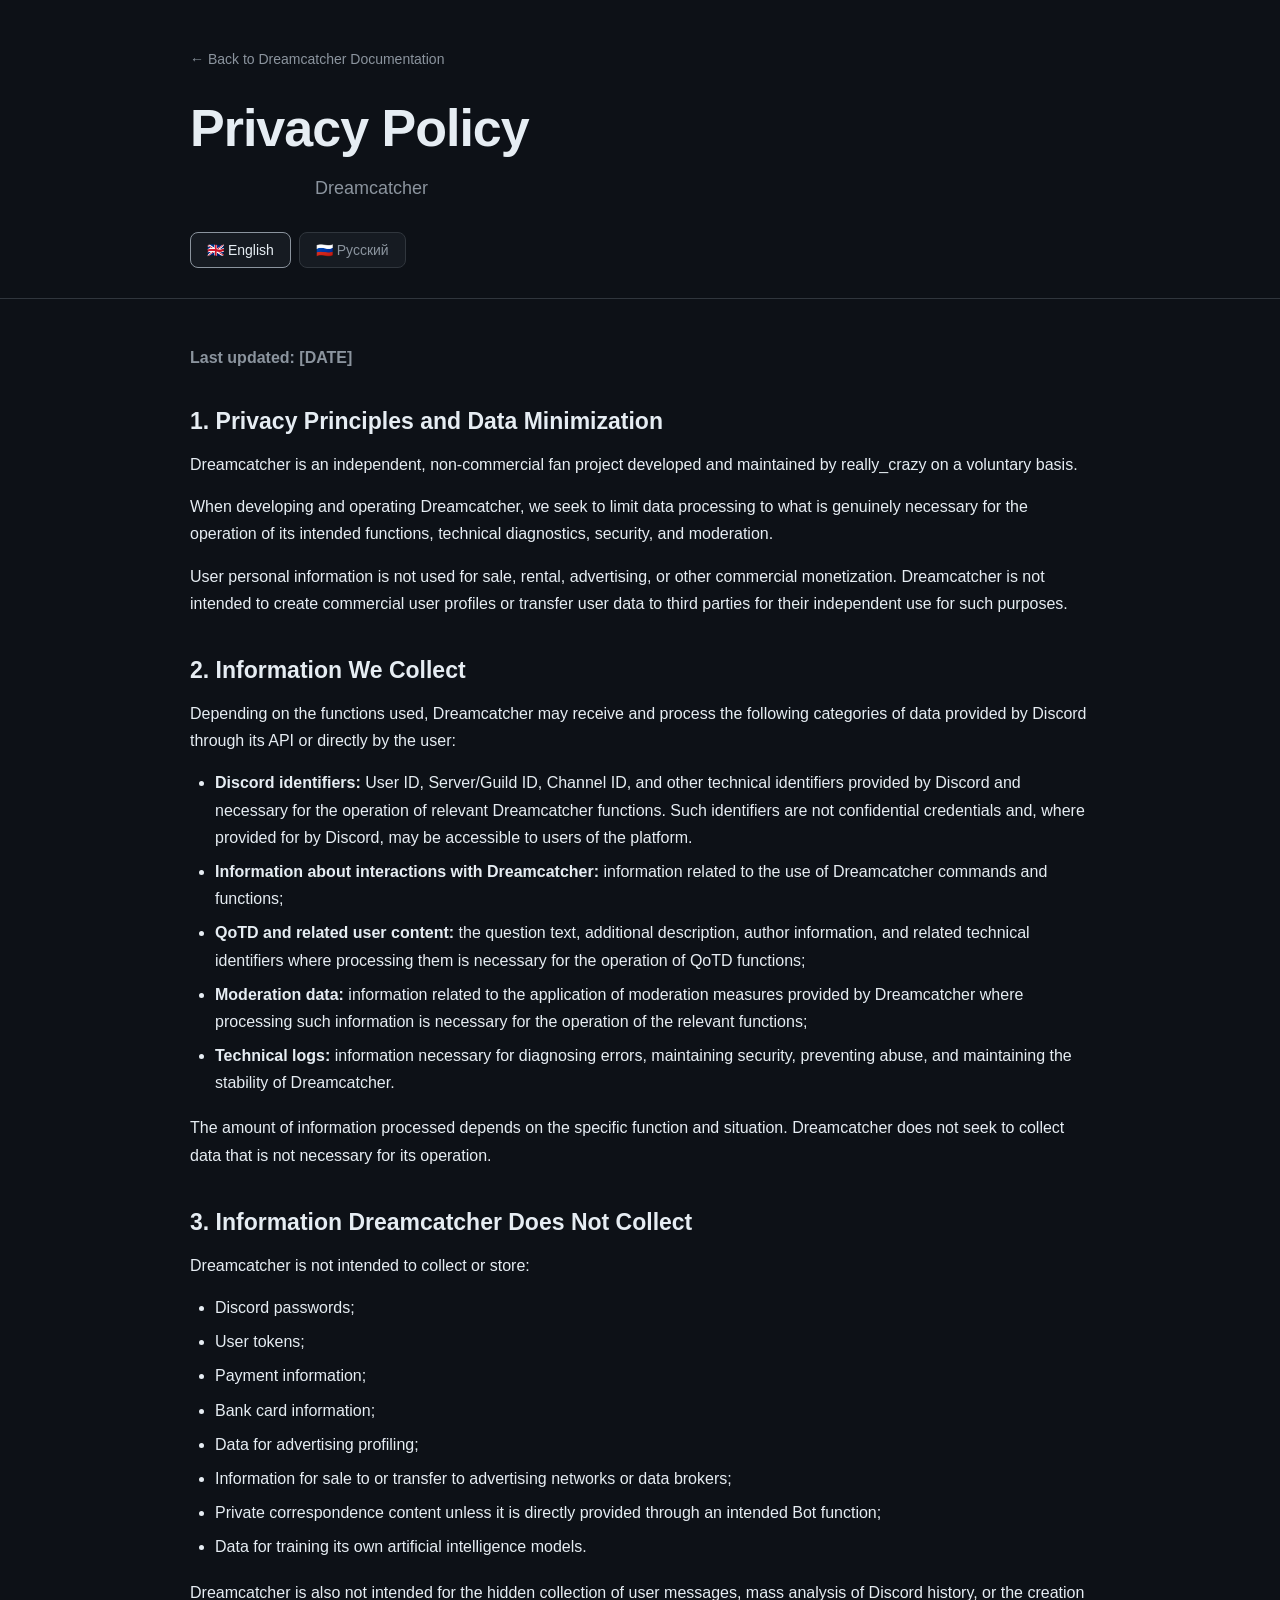
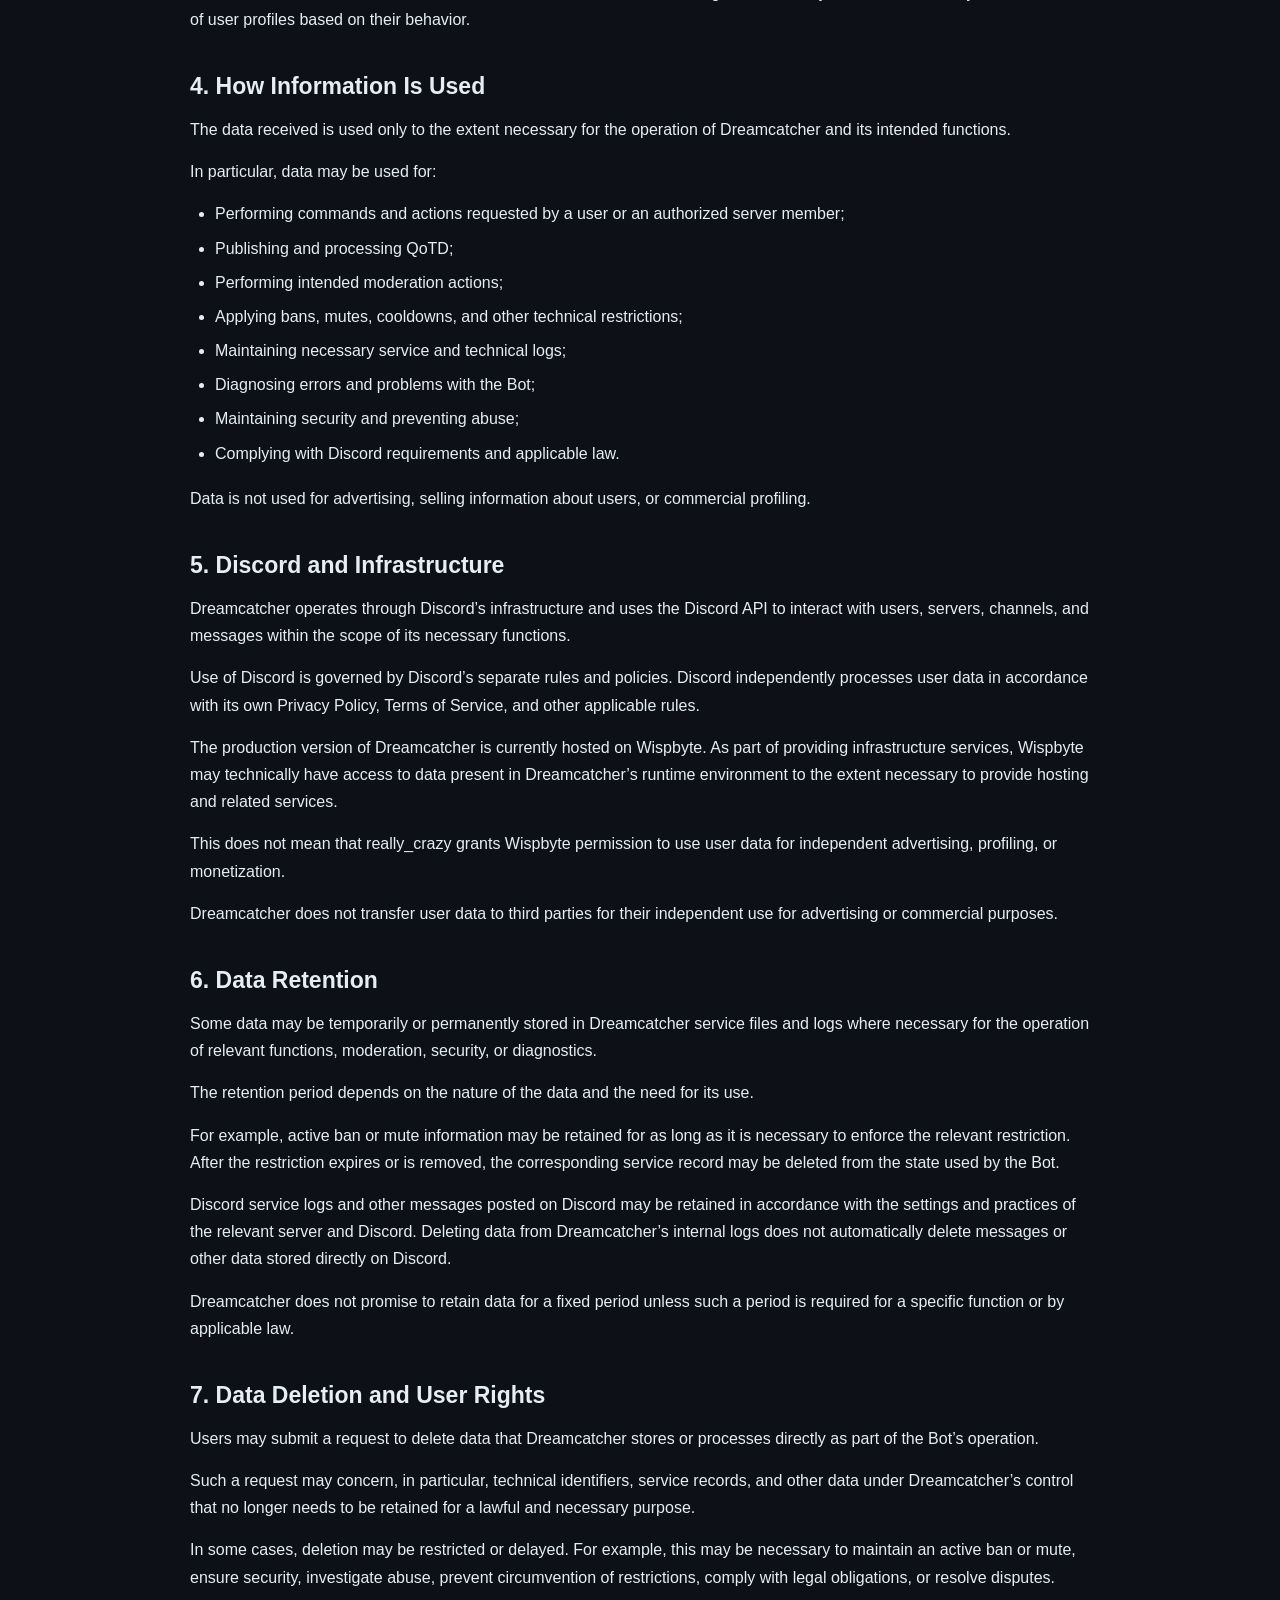
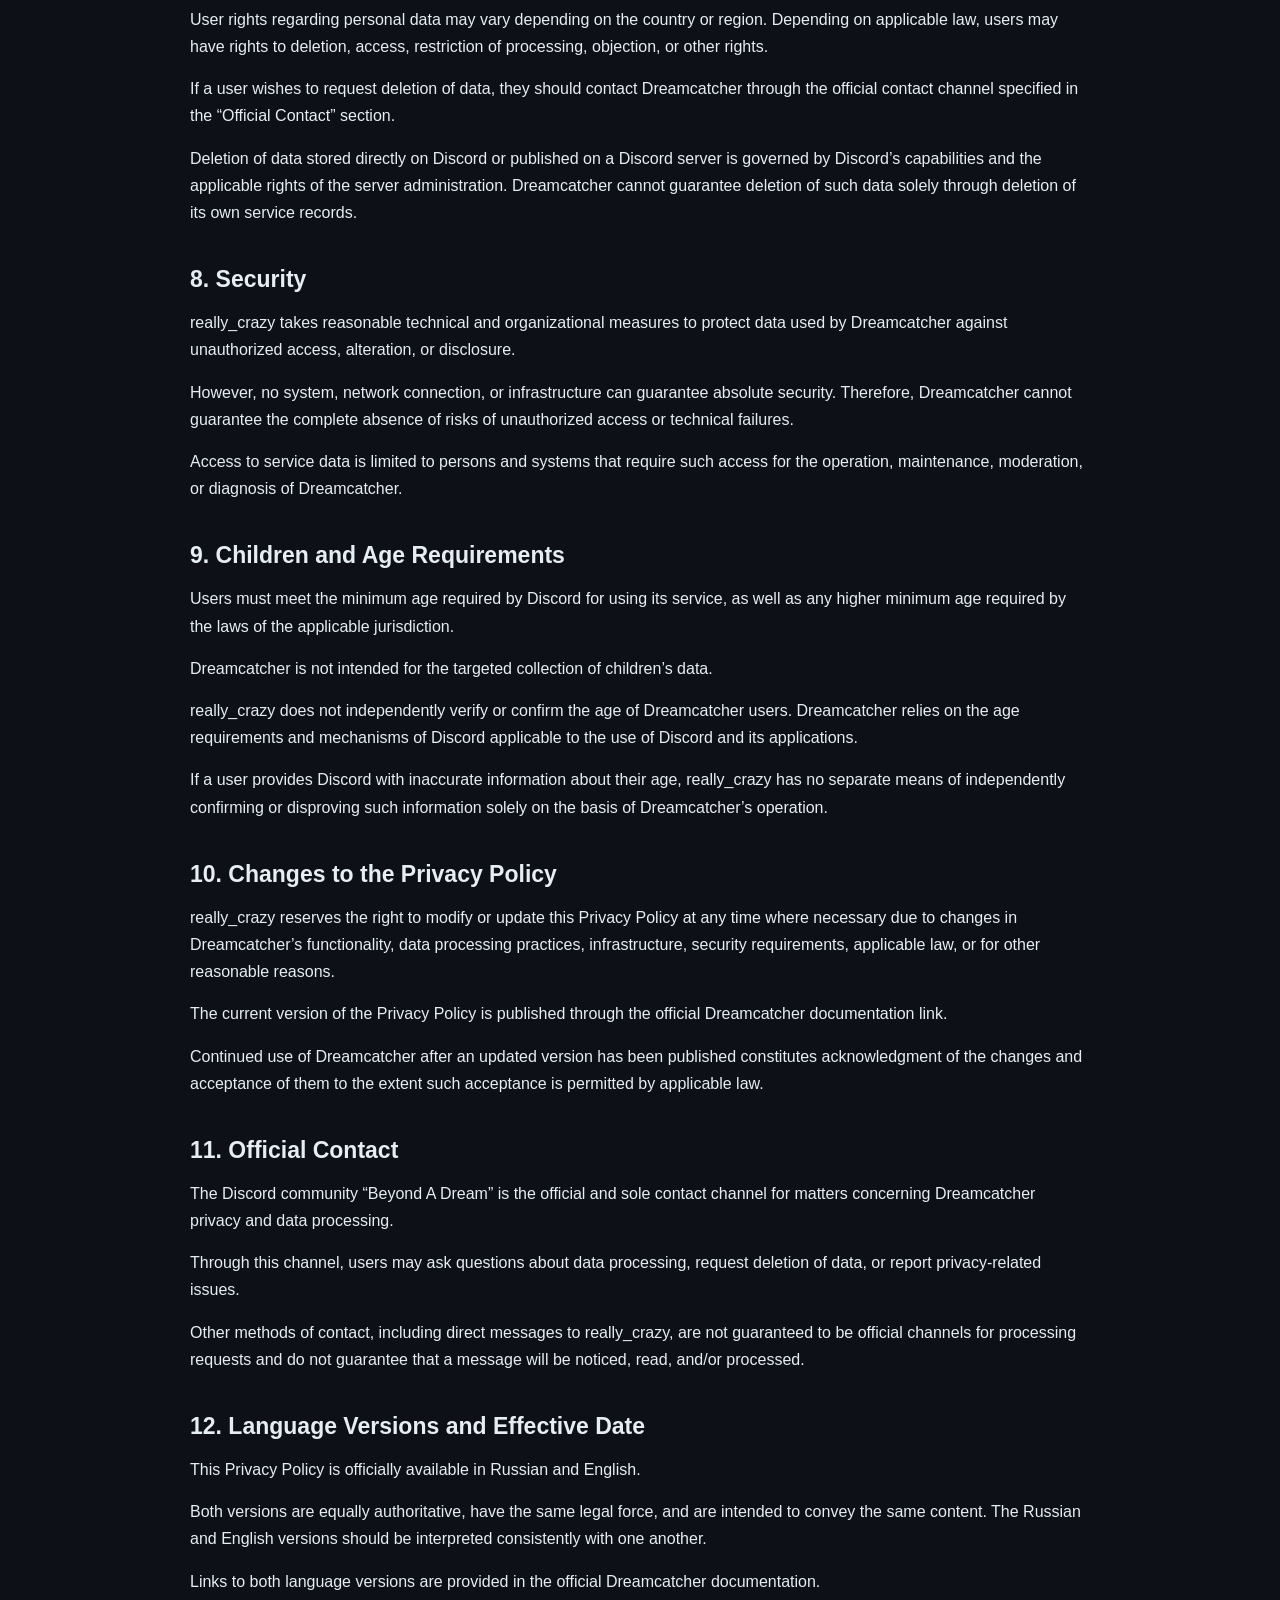
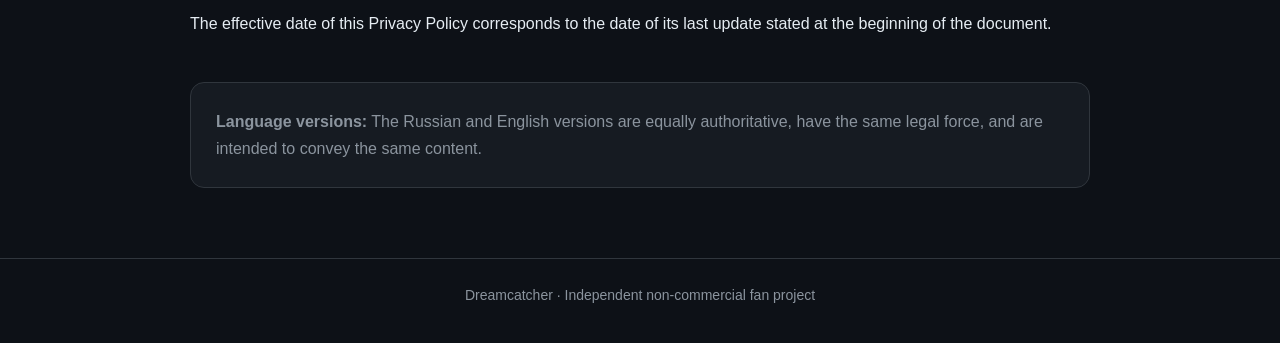
==== privacy.html @ c89f796b "Add files via upload" ====
<!DOCTYPE html>
<html lang="en">
<head>
<meta charset="UTF-8">
<meta name="viewport" content="width=device-width, initial-scale=1.0">
<title>Privacy Policy — Dreamcatcher</title>
<link rel="stylesheet" href="style.css">
</head>
<body>
<header>
<div class="container">
<a class="back" href="index.html">← Back to Dreamcatcher Documentation</a>
<h1>Privacy Policy</h1>
<p class="subtitle">Dreamcatcher</p>
<div class="language-switch">
<button id="enButton" class="active" onclick="setLanguage('en')">🇬🇧 English</button>
<button id="ruButton" onclick="setLanguage('ru')">🇷🇺 Русский</button>
</div>
</div>
</header>
<main><div class="container">
<article id="en" class="document active"><p class="update"><strong>Last updated: [DATE]</strong></p><section><h2>1. Privacy Principles and Data Minimization</h2><p>Dreamcatcher is an independent, non-commercial fan project developed and maintained by really_crazy on a voluntary basis.</p><p>When developing and operating Dreamcatcher, we seek to limit data processing to what is genuinely necessary for the operation of its intended functions, technical diagnostics, security, and moderation.</p><p>User personal information is not used for sale, rental, advertising, or other commercial monetization. Dreamcatcher is not intended to create commercial user profiles or transfer user data to third parties for their independent use for such purposes.</p></section><section><h2>2. Information We Collect</h2><p>Depending on the functions used, Dreamcatcher may receive and process the following categories of data provided by Discord through its API or directly by the user:</p><ul><li><strong>Discord identifiers:</strong> User ID, Server/Guild ID, Channel ID, and other technical identifiers provided by Discord and necessary for the operation of relevant Dreamcatcher functions. Such identifiers are not confidential credentials and, where provided for by Discord, may be accessible to users of the platform.</li><li><strong>Information about interactions with Dreamcatcher:</strong> information related to the use of Dreamcatcher commands and functions;</li><li><strong>QoTD and related user content:</strong> the question text, additional description, author information, and related technical identifiers where processing them is necessary for the operation of QoTD functions;</li><li><strong>Moderation data:</strong> information related to the application of moderation measures provided by Dreamcatcher where processing such information is necessary for the operation of the relevant functions;</li><li><strong>Technical logs:</strong> information necessary for diagnosing errors, maintaining security, preventing abuse, and maintaining the stability of Dreamcatcher.</li></ul><p>The amount of information processed depends on the specific function and situation. Dreamcatcher does not seek to collect data that is not necessary for its operation.</p></section><section><h2>3. Information Dreamcatcher Does Not Collect</h2><p>Dreamcatcher is not intended to collect or store:</p><ul><li>Discord passwords;</li><li>User tokens;</li><li>Payment information;</li><li>Bank card information;</li><li>Data for advertising profiling;</li><li>Information for sale to or transfer to advertising networks or data brokers;</li><li>Private correspondence content unless it is directly provided through an intended Bot function;</li><li>Data for training its own artificial intelligence models.</li></ul><p>Dreamcatcher is also not intended for the hidden collection of user messages, mass analysis of Discord history, or the creation of user profiles based on their behavior.</p></section><section><h2>4. How Information Is Used</h2><p>The data received is used only to the extent necessary for the operation of Dreamcatcher and its intended functions.</p><p>In particular, data may be used for:</p><ul><li>Performing commands and actions requested by a user or an authorized server member;</li><li>Publishing and processing QoTD;</li><li>Performing intended moderation actions;</li><li>Applying bans, mutes, cooldowns, and other technical restrictions;</li><li>Maintaining necessary service and technical logs;</li><li>Diagnosing errors and problems with the Bot;</li><li>Maintaining security and preventing abuse;</li><li>Complying with Discord requirements and applicable law.</li></ul><p>Data is not used for advertising, selling information about users, or commercial profiling.</p></section><section><h2>5. Discord and Infrastructure</h2><p>Dreamcatcher operates through Discord’s infrastructure and uses the Discord API to interact with users, servers, channels, and messages within the scope of its necessary functions.</p><p>Use of Discord is governed by Discord’s separate rules and policies. Discord independently processes user data in accordance with its own Privacy Policy, Terms of Service, and other applicable rules.</p><p>The production version of Dreamcatcher is currently hosted on Wispbyte. As part of providing infrastructure services, Wispbyte may technically have access to data present in Dreamcatcher’s runtime environment to the extent necessary to provide hosting and related services.</p><p>This does not mean that really_crazy grants Wispbyte permission to use user data for independent advertising, profiling, or monetization.</p><p>Dreamcatcher does not transfer user data to third parties for their independent use for advertising or commercial purposes.</p></section><section><h2>6. Data Retention</h2><p>Some data may be temporarily or permanently stored in Dreamcatcher service files and logs where necessary for the operation of relevant functions, moderation, security, or diagnostics.</p><p>The retention period depends on the nature of the data and the need for its use.</p><p>For example, active ban or mute information may be retained for as long as it is necessary to enforce the relevant restriction. After the restriction expires or is removed, the corresponding service record may be deleted from the state used by the Bot.</p><p>Discord service logs and other messages posted on Discord may be retained in accordance with the settings and practices of the relevant server and Discord. Deleting data from Dreamcatcher’s internal logs does not automatically delete messages or other data stored directly on Discord.</p><p>Dreamcatcher does not promise to retain data for a fixed period unless such a period is required for a specific function or by applicable law.</p></section><section><h2>7. Data Deletion and User Rights</h2><p>Users may submit a request to delete data that Dreamcatcher stores or processes directly as part of the Bot’s operation.</p><p>Such a request may concern, in particular, technical identifiers, service records, and other data under Dreamcatcher’s control that no longer needs to be retained for a lawful and necessary purpose.</p><p>In some cases, deletion may be restricted or delayed. For example, this may be necessary to maintain an active ban or mute, ensure security, investigate abuse, prevent circumvention of restrictions, comply with legal obligations, or resolve disputes.</p><p>User rights regarding personal data may vary depending on the country or region. Depending on applicable law, users may have rights to deletion, access, restriction of processing, objection, or other rights.</p><p>If a user wishes to request deletion of data, they should contact Dreamcatcher through the official contact channel specified in the “Official Contact” section.</p><p>Deletion of data stored directly on Discord or published on a Discord server is governed by Discord’s capabilities and the applicable rights of the server administration. Dreamcatcher cannot guarantee deletion of such data solely through deletion of its own service records.</p></section><section><h2>8. Security</h2><p>really_crazy takes reasonable technical and organizational measures to protect data used by Dreamcatcher against unauthorized access, alteration, or disclosure.</p><p>However, no system, network connection, or infrastructure can guarantee absolute security. Therefore, Dreamcatcher cannot guarantee the complete absence of risks of unauthorized access or technical failures.</p><p>Access to service data is limited to persons and systems that require such access for the operation, maintenance, moderation, or diagnosis of Dreamcatcher.</p></section><section><h2>9. Children and Age Requirements</h2><p>Users must meet the minimum age required by Discord for using its service, as well as any higher minimum age required by the laws of the applicable jurisdiction.</p><p>Dreamcatcher is not intended for the targeted collection of children’s data.</p><p>really_crazy does not independently verify or confirm the age of Dreamcatcher users. Dreamcatcher relies on the age requirements and mechanisms of Discord applicable to the use of Discord and its applications.</p><p>If a user provides Discord with inaccurate information about their age, really_crazy has no separate means of independently confirming or disproving such information solely on the basis of Dreamcatcher’s operation.</p></section><section><h2>10. Changes to the Privacy Policy</h2><p>really_crazy reserves the right to modify or update this Privacy Policy at any time where necessary due to changes in Dreamcatcher’s functionality, data processing practices, infrastructure, security requirements, applicable law, or for other reasonable reasons.</p><p>The current version of the Privacy Policy is published through the official Dreamcatcher documentation link.</p><p>Continued use of Dreamcatcher after an updated version has been published constitutes acknowledgment of the changes and acceptance of them to the extent such acceptance is permitted by applicable law.</p></section><section><h2>11. Official Contact</h2><p>The Discord community “Beyond A Dream” is the official and sole contact channel for matters concerning Dreamcatcher privacy and data processing.</p><p>Through this channel, users may ask questions about data processing, request deletion of data, or report privacy-related issues.</p><p>Other methods of contact, including direct messages to really_crazy, are not guaranteed to be official channels for processing requests and do not guarantee that a message will be noticed, read, and/or processed.</p></section><section><h2>12. Language Versions and Effective Date</h2><p>This Privacy Policy is officially available in Russian and English.</p><p>Both versions are equally authoritative, have the same legal force, and are intended to convey the same content. The Russian and English versions should be interpreted consistently with one another.</p><p>Links to both language versions are provided in the official Dreamcatcher documentation.</p><p>The effective date of this Privacy Policy corresponds to the date of its last update stated at the beginning of the document.</p></section></article>
<article id="ru" class="document"><p class="update"><strong>Последнее обновление: [DATE]</strong></p><section><h2>1. Принципы конфиденциальности и минимизации данных</h2><p>Dreamcatcher является независимым некоммерческим фанатским проектом, разработанным и поддерживаемым really_crazy на добровольных началах.</p><p>При разработке и эксплуатации Dreamcatcher мы стремимся ограничивать обработку данных только тем, что действительно необходимо для работы предусмотренных функций, технической диагностики, безопасности и модерации.</p><p>Персональная информация пользователей не используется для продажи, аренды, рекламы или иной коммерческой монетизации. Dreamcatcher не предназначен для создания коммерческих профилей пользователей или передачи их данных третьим лицам для самостоятельного использования в таких целях.</p></section><section><h2>2. Какие данные мы собираем</h2><p>В зависимости от используемых функций Dreamcatcher может получать и обрабатывать следующие категории данных, предоставляемых Discord через API или непосредственно пользователем:</p><ul><li><strong>Discord-идентификаторы:</strong> User ID, Server/Guild ID, Channel ID и иные технические идентификаторы, предоставляемые Discord и необходимые для работы соответствующих функций Dreamcatcher. Такие идентификаторы не являются конфиденциальными учетными данными и в предусмотренных Discord случаях могут быть доступны пользователям платформы.</li><li><strong>Информация о взаимодействии с Dreamcatcher:</strong> сведения, связанные с использованием команд и функций Dreamcatcher;</li><li><strong>QoTD и связанный пользовательский контент:</strong> текст вопроса, дополнительное описание, сведения об авторе и связанные с ними технические идентификаторы, если их обработка необходима для работы функций QoTD;</li><li><strong>Данные модерации:</strong> сведения, связанные с применением предусмотренных Dreamcatcher мер модерации, если их обработка необходима для работы соответствующих функций;</li><li><strong>Технические журналы:</strong> сведения, необходимые для диагностики ошибок, обеспечения безопасности, предотвращения злоупотреблений и поддержания стабильной работы Dreamcatcher.</li></ul><p>Объём обрабатываемой информации зависит от конкретной функции и ситуации. Dreamcatcher не стремится собирать данные, которые не нужны для его работы.</p></section><section><h2>3. Какие данные Dreamcatcher не собирает</h2><p>Dreamcatcher не предназначен для сбора или хранения:</p><ul><li>Паролей Discord</li><li>Токенов пользователей</li><li>Платёжных данных</li><li>Данных банковских карт</li><li>Данных для рекламного профилирования</li><li>Информации для продажи или передачи рекламным сетям и брокерам данных</li><li>Содержимого личных переписок, если оно не предоставляется непосредственно через предусмотренную функцию Бота</li><li>Данных для обучения собственных моделей искусственного интеллекта.</li></ul><p>Dreamcatcher также не предназначен для скрытого сбора сообщений пользователей, массового анализа истории Discord или создания профилей пользователей на основании их поведения.</p></section><section><h2>4. Как используются данные</h2><p>Получаемые данные используются исключительно в пределах, необходимых для работы Dreamcatcher и его предусмотренных функций.</p><p>В частности, данные могут использоваться для:</p><ul><li>Выполнения команд и действий, запрошенных пользователем или уполномоченным участником сервера</li><li>Публикации и обработки QoTD</li><li>Выполнения предусмотренных модерационных действий</li><li>Применения ban, mute, cooldown и других технических ограничений</li><li>Ведения необходимых служебных и технических журналов</li><li>Диагностики ошибок и проблем в работе Бота</li><li>Обеспечения безопасности и предотвращения злоупотреблений</li><li>Выполнения требований Discord и применимого законодательства.</li></ul><p>Данные не используются для рекламы, продажи информации о пользователях или коммерческого профилирования.</p></section><section><h2>5. Discord и инфраструктура</h2><p>Dreamcatcher работает через инфраструктуру Discord и использует Discord API для взаимодействия с пользователями, серверами, каналами и сообщениями в пределах необходимых функций.</p><p>Использование Discord регулируется отдельными правилами и политиками Discord. Discord самостоятельно обрабатывает пользовательские данные в соответствии со своими собственными документами Privacy Policy, Terms of Service и иными правилами.</p><p>Производственная версия Dreamcatcher в настоящее время размещается на инфраструктуре Wispbyte. В рамках предоставления инфраструктурных услуг Wispbyte может технически иметь доступ к данным, находящимся в среде выполнения Dreamcatcher, в той степени, которая необходима для предоставления хостинга и связанных с ним услуг.</p><p>Это не означает, что really_crazy предоставляет Wispbyte право использовать данные пользователей для самостоятельной рекламы, профилирования или монетизации.</p><p>Dreamcatcher не передаёт пользовательские данные третьим сторонам для их самостоятельного использования в рекламных или коммерческих целях.</p></section><section><h2>6. Хранение данных</h2><p>Некоторые данные могут временно или постоянно храниться в служебных файлах и журналах Dreamcatcher, если это необходимо для работы соответствующих функций, модерации, безопасности или диагностики.</p><p>Срок хранения зависит от характера данных и необходимости их использования.</p><p>Например, активные сведения о ban или mute могут сохраняться до тех пор, пока они необходимы для применения соответствующего ограничения. После окончания действия ограничения или его снятия соответствующая служебная запись может быть удалена из используемого Ботом состояния.</p><p>Служебные журналы Discord и иные сообщения, размещённые в Discord, могут сохраняться в соответствии с настройками и практикой соответствующего сервера и Discord. Удаление данных из внутренних журналов Dreamcatcher не удаляет автоматически сообщения или иные данные, находящиеся непосредственно в Discord.</p><p>Dreamcatcher не обещает хранение данных в течение фиксированного срока, если такой срок не требуется для конкретной функции или применимого законодательства.</p></section><section><h2>7. Удаление данных и права пользователей</h2><p>Пользователь может обратиться с запросом на удаление данных, которые Dreamcatcher хранит или обрабатывает непосредственно в рамках работы Бота.</p><p>Запрос может касаться, в частности, технических идентификаторов, служебных записей и других данных, которые находятся под контролем Dreamcatcher и которые больше не требуется сохранять для законной и необходимой цели.</p><p>В некоторых случаях удаление может быть ограничено или отложено. Например, это может потребоваться для продолжения действия активного ban или mute, обеспечения безопасности, расследования злоупотреблений, защиты от обхода ограничений, исполнения юридических обязанностей или разрешения споров.</p><p>Права пользователя в отношении персональных данных могут различаться в зависимости от страны или региона. В зависимости от применимого законодательства пользователю могут предоставляться права на удаление, доступ, ограничение обработки, возражение или иные права.</p><p>Если пользователь хочет запросить удаление данных, ему следует обратиться через официальный канал связи Dreamcatcher, указанный в разделе «Официальный контакт».</p><p>Удаление данных, находящихся непосредственно в Discord или опубликованных на Discord-сервере, регулируется возможностями Discord и соответствующими правами администрации сервера. Dreamcatcher не может гарантировать удаление таких данных исключительно посредством удаления собственной служебной записи.</p></section><section><h2>8. Безопасность</h2><p>really_crazy принимает разумные технические и организационные меры для защиты данных, используемых Dreamcatcher, от несанкционированного доступа, изменения или раскрытия.</p><p>При этом ни одна система, сетевое соединение или инфраструктура не может гарантировать абсолютную безопасность. Поэтому Dreamcatcher не может гарантировать полное отсутствие риска несанкционированного доступа или технических сбоев.</p><p>Доступ к служебным данным ограничивается лицами и системами, которым он необходим для эксплуатации, обслуживания, модерации или диагностики Dreamcatcher.</p></section><section><h2>9. Дети и возрастные требования</h2><p>Пользователь должен соответствовать минимальному возрасту, установленному Discord для использования его сервиса, а также любому более высокому минимальному возрасту, предусмотренному законодательством соответствующей юрисдикции.</p><p>Dreamcatcher не предназначен для целенаправленного сбора данных детей.</p><p>really_crazy не осуществляет самостоятельную проверку или подтверждение возраста пользователей Dreamcatcher. Dreamcatcher полагается на возрастные требования и механизмы Discord, применимые к использованию Discord и его приложений.</p><p>Если пользователь предоставляет Discord недостоверную информацию о своём возрасте, у really_crazy нет отдельного способа самостоятельно подтвердить или опровергнуть такую информацию исключительно на основании работы Dreamcatcher.</p></section><section><h2>10. Изменения Политики конфиденциальности</h2><p>really_crazy оставляет за собой право в любое время изменять или обновлять настоящую Политику конфиденциальности, если это необходимо в связи с изменением функциональности Dreamcatcher, порядка обработки данных, инфраструктуры, требований безопасности, применимого законодательства или по иным разумным причинам.</p><p>Актуальная версия Политики публикуется по официальной ссылке на документацию Dreamcatcher.</p><p>Продолжение использования Dreamcatcher после публикации обновлённой версии означает ознакомление с изменениями и их принятие в той мере, в какой такое принятие допускается применимым законодательством.</p></section><section><h2>11. Официальный контакт</h2><p>Официальным и единственным каналом связи по вопросам конфиденциальности и обработки данных Dreamcatcher является Discord-сообщество «Beyond A Dream».</p><p>Через этот канал можно обратиться по вопросам обработки данных, запросить удаление данных или сообщить о проблемах, связанных с конфиденциальностью.</p><p>Другие способы связи, включая личные сообщения really_crazy, не являются гарантированным официальным каналом обработки обращений и не гарантируют, что сообщение будет замечено, прочитано и/или обработано.</p></section><section><h2>12. Языковые версии и дата вступления в силу</h2><p>Настоящая Политика конфиденциальности официально доступна на русском и английском языках.</p><p>Обе версии являются равнозначными, имеют одинаковую юридическую силу и предназначены для передачи одного и того же содержания. Русская и английская версии должны толковаться согласованно друг с другом.</p><p>Ссылки на обе языковые версии размещаются в официальной документации Dreamcatcher.</p><p>Дата вступления в силу настоящей Политики конфиденциальности соответствует дате последнего обновления, указанной в начале документа.</p></section></article>
<div class="note"><strong>Language versions:</strong> The Russian and English versions are equally authoritative, have the same legal force, and are intended to convey the same content.</div>
</div></main>
<footer><div class="container">Dreamcatcher · Independent non-commercial fan project</div></footer>
<script>
function setLanguage(language) {
    document.getElementById('en').classList.toggle('active', language === 'en');
    document.getElementById('ru').classList.toggle('active', language === 'ru');
    document.getElementById('enButton').classList.toggle('active', language === 'en');
    document.getElementById('ruButton').classList.toggle('active', language === 'ru');
    document.documentElement.lang = language;
}
</script>
</body>
</html>
---- style.css ----
*{box-sizing:border-box}
body{margin:0;font-family:-apple-system,BlinkMacSystemFont,"Segoe UI",Roboto,Helvetica,Arial,sans-serif;background:#0d1117;color:#e6edf3;line-height:1.7}
.container{width:min(900px,calc(100% - 32px));margin:0 auto}
header{padding:45px 0 30px;border-bottom:1px solid #30363d}
.hero{padding:70px 0 50px;text-align:center}
.logo{width:90px;height:90px;margin:0 auto 24px;border-radius:22px;background:#161b22;border:1px solid #30363d;display:flex;align-items:center;justify-content:center;font-size:42px}
.back{display:inline-block;margin-bottom:25px;color:#8b949e;text-decoration:none;font-size:14px}
.back:hover{color:#e6edf3}
h1{margin:0;font-size:clamp(32px,7vw,52px);line-height:1.2;letter-spacing:-1px}
.subtitle{margin:14px auto 0;max-width:650px;color:#8b949e;font-size:18px}
main{padding:45px 0 70px}
.intro{text-align:center;margin-bottom:40px}.intro h2{margin-bottom:10px;font-size:28px}.intro p{margin:0 auto;max-width:650px;color:#8b949e}
.documents{display:grid;grid-template-columns:repeat(2,1fr);gap:20px}
.card{display:block;padding:28px;background:#161b22;border:1px solid #30363d;border-radius:14px;color:inherit;text-decoration:none;transition:border-color .2s ease,transform .2s ease}
.card:hover{border-color:#8b949e;transform:translateY(-2px)}
.card-icon{font-size:30px;margin-bottom:16px}.card h3{margin:0 0 8px;font-size:21px}.card p{margin:0;color:#8b949e;font-size:15px}
.language-switch{display:flex;gap:8px;margin-top:28px}.language-switch button{padding:9px 16px;border:1px solid #30363d;border-radius:8px;background:#161b22;color:#8b949e;cursor:pointer;font-size:14px}.language-switch button.active{color:#e6edf3;border-color:#8b949e}
.document{display:none}.document.active{display:block}.update{color:#8b949e;margin-bottom:35px}
section{margin-bottom:38px}h2{margin:0 0 14px;font-size:23px;line-height:1.35}p{margin:0 0 15px}ul{margin:0 0 18px;padding-left:25px}li{margin-bottom:7px}
a{color:#58a6ff}.note,.languages{margin-top:45px;padding:25px;background:#161b22;border:1px solid #30363d;border-radius:14px;color:#8b949e}.languages{text-align:center}.languages h3{margin:0 0 8px;color:#e6edf3}.languages p{margin:0}
footer{padding:25px 0 35px;text-align:center;border-top:1px solid #30363d;color:#8b949e;font-size:14px}
@media(max-width:650px){.documents{grid-template-columns:1fr}.hero{padding:50px 0 40px}main{padding:35px 0 55px}h2{font-size:21px}}
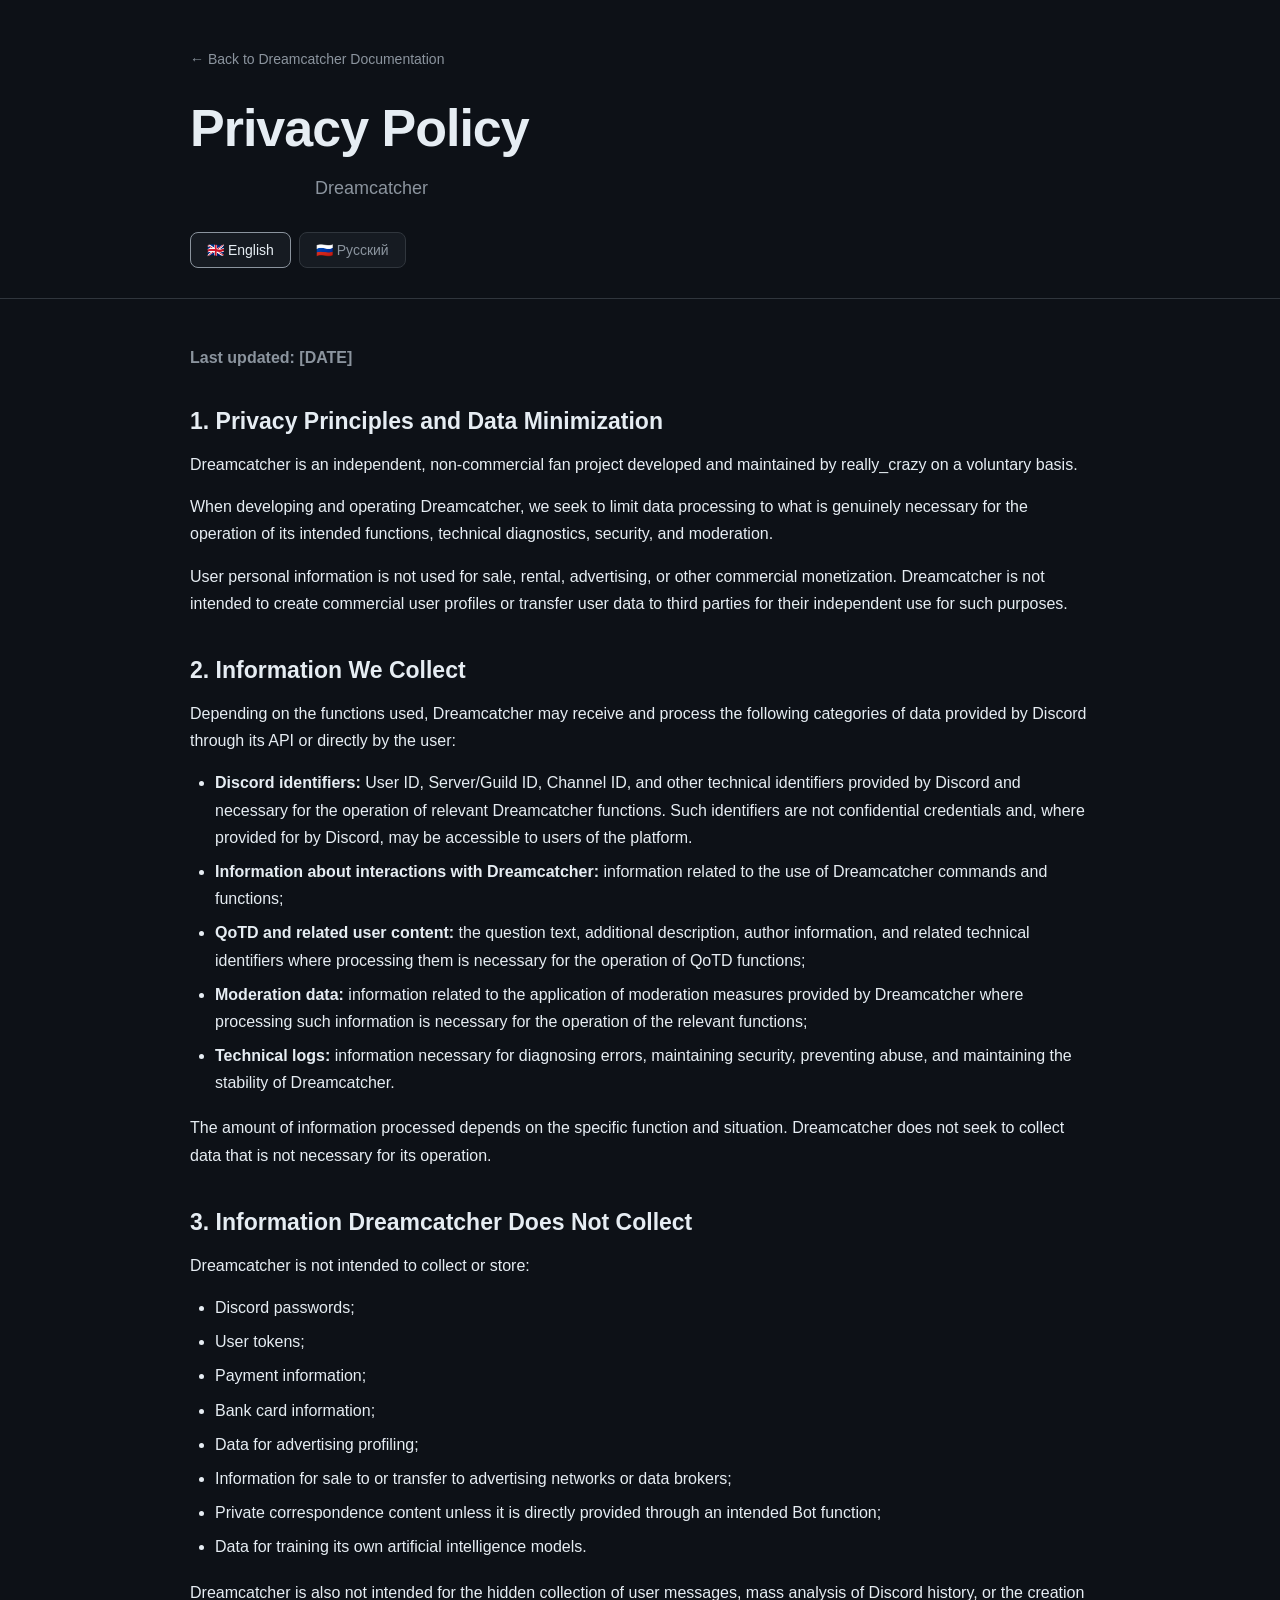
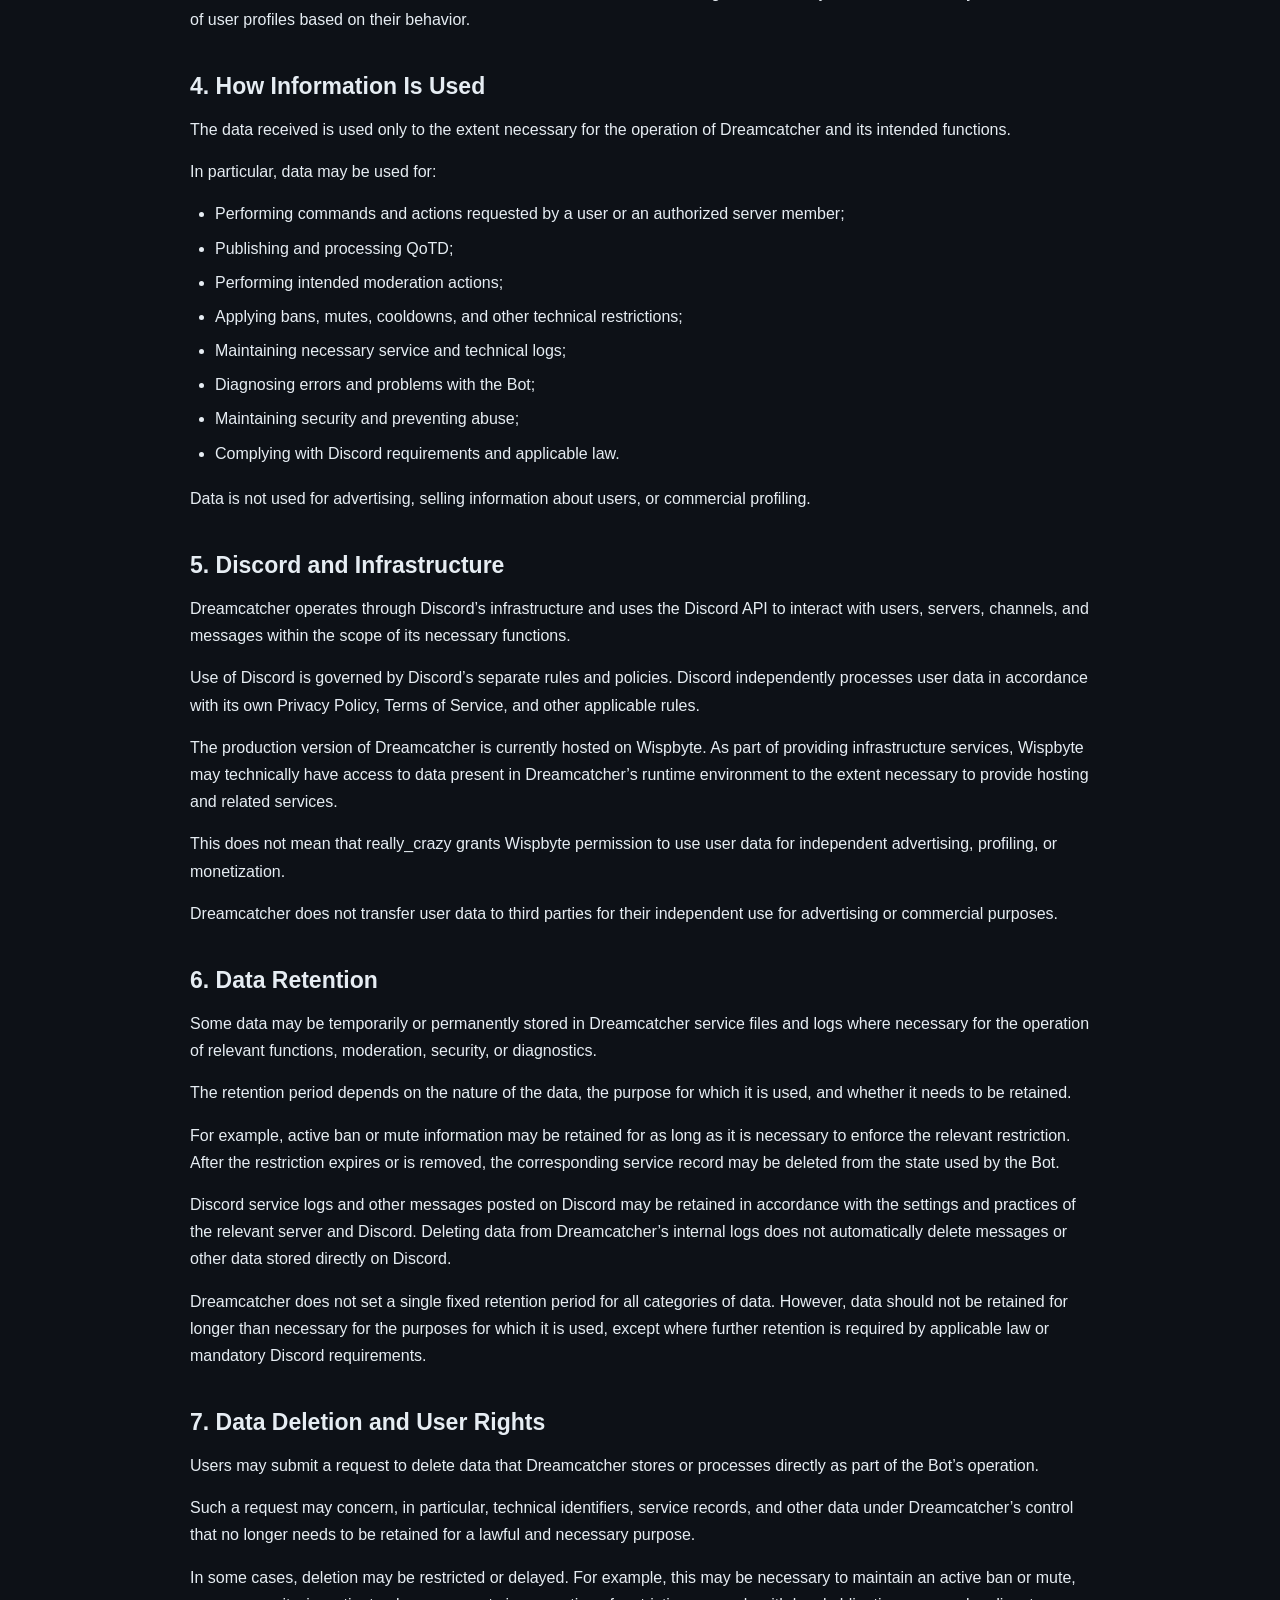
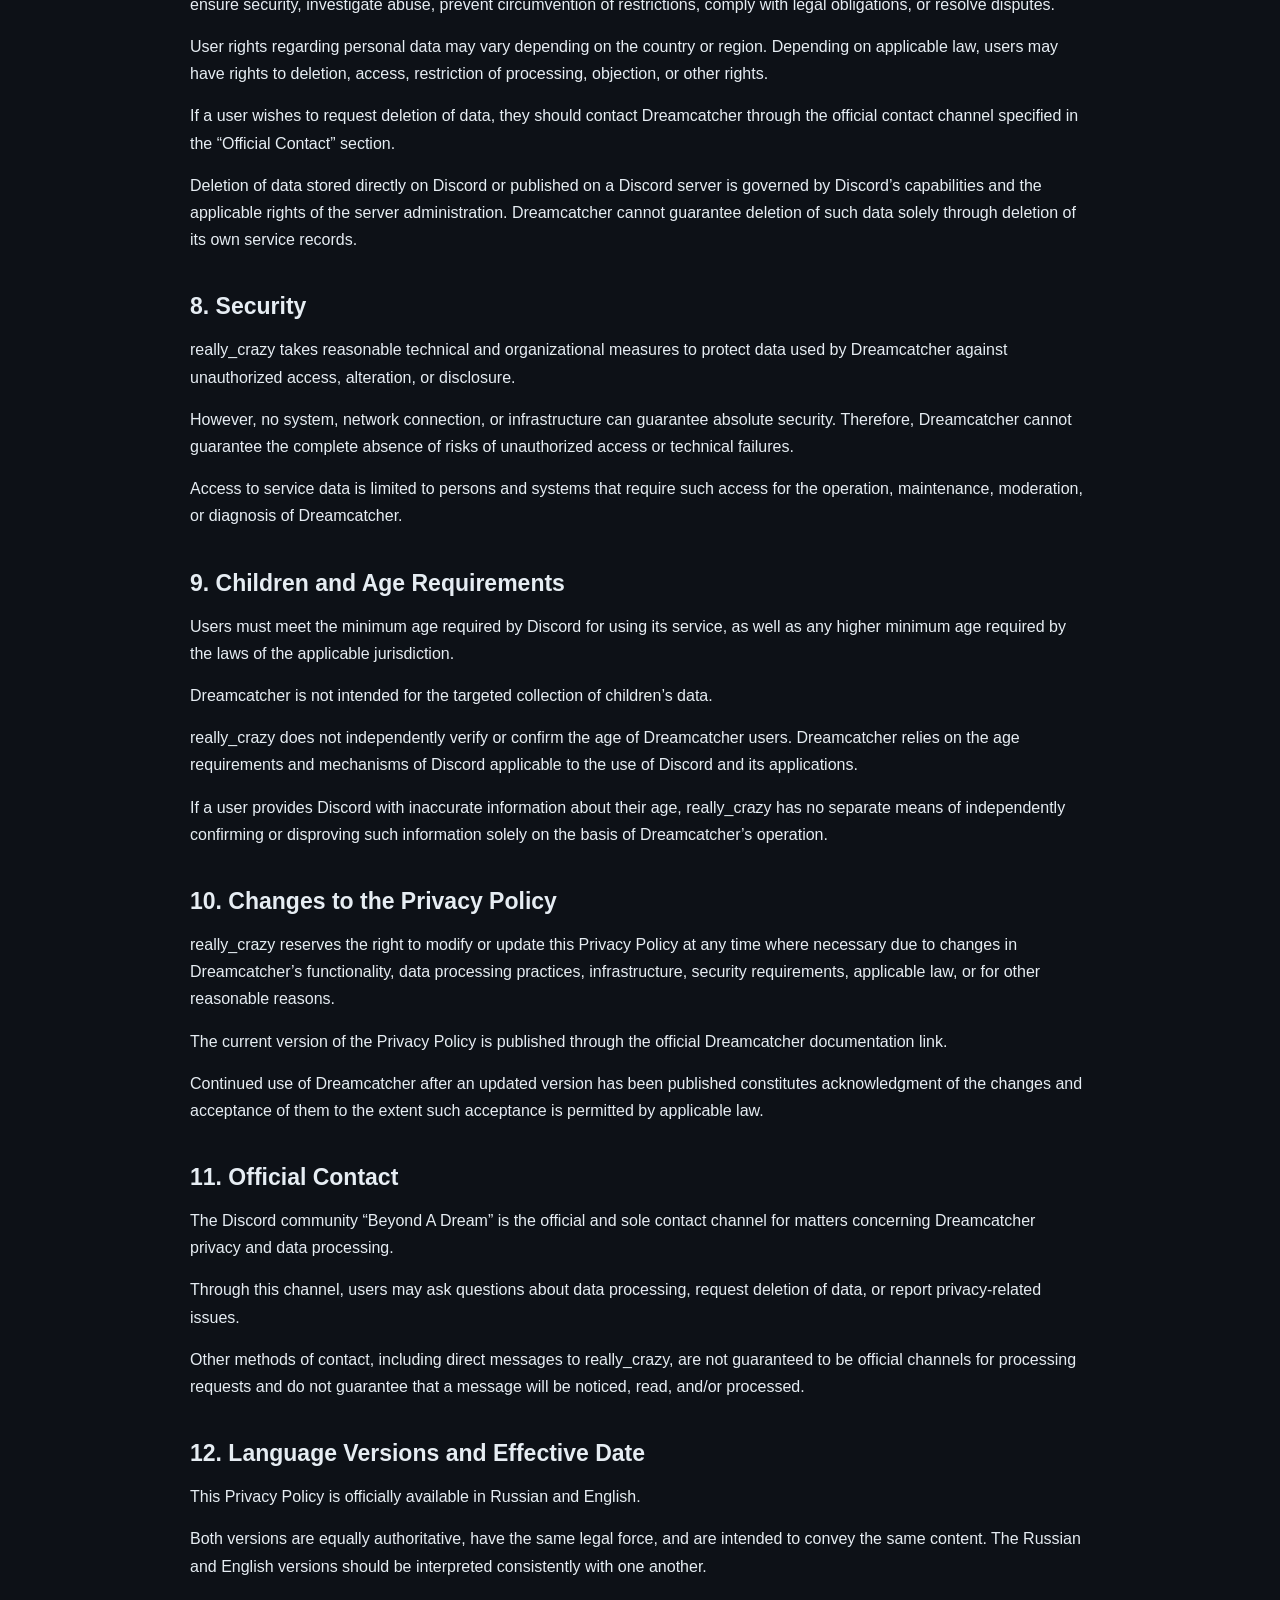
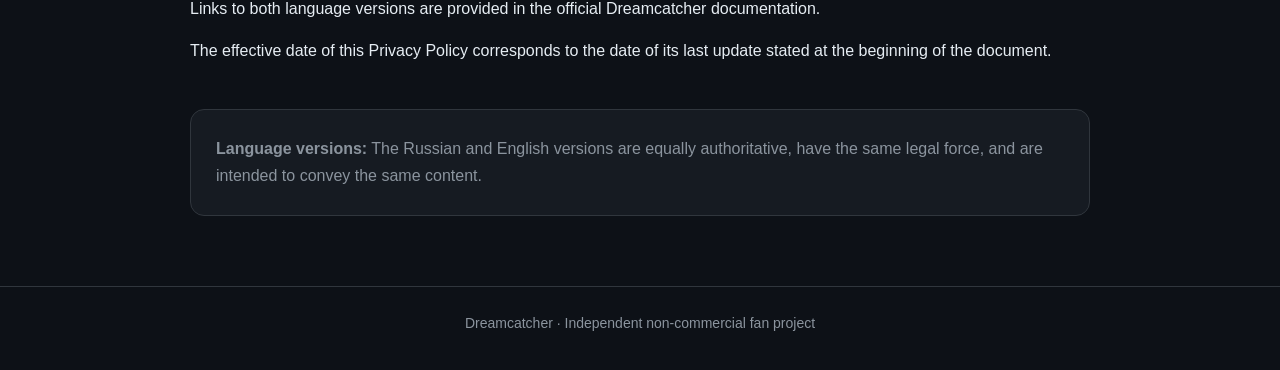
==== commit b3239a6b: "Update privacy.html" ====
--- a/privacy.html
+++ b/privacy.html
@@ -19,8 +19,8 @@
 </div>
 </header>
 <main><div class="container">
-<article id="en" class="document active"><p class="update"><strong>Last updated: [DATE]</strong></p><section><h2>1. Privacy Principles and Data Minimization</h2><p>Dreamcatcher is an independent, non-commercial fan project developed and maintained by really_crazy on a voluntary basis.</p><p>When developing and operating Dreamcatcher, we seek to limit data processing to what is genuinely necessary for the operation of its intended functions, technical diagnostics, security, and moderation.</p><p>User personal information is not used for sale, rental, advertising, or other commercial monetization. Dreamcatcher is not intended to create commercial user profiles or transfer user data to third parties for their independent use for such purposes.</p></section><section><h2>2. Information We Collect</h2><p>Depending on the functions used, Dreamcatcher may receive and process the following categories of data provided by Discord through its API or directly by the user:</p><ul><li><strong>Discord identifiers:</strong> User ID, Server/Guild ID, Channel ID, and other technical identifiers provided by Discord and necessary for the operation of relevant Dreamcatcher functions. Such identifiers are not confidential credentials and, where provided for by Discord, may be accessible to users of the platform.</li><li><strong>Information about interactions with Dreamcatcher:</strong> information related to the use of Dreamcatcher commands and functions;</li><li><strong>QoTD and related user content:</strong> the question text, additional description, author information, and related technical identifiers where processing them is necessary for the operation of QoTD functions;</li><li><strong>Moderation data:</strong> information related to the application of moderation measures provided by Dreamcatcher where processing such information is necessary for the operation of the relevant functions;</li><li><strong>Technical logs:</strong> information necessary for diagnosing errors, maintaining security, preventing abuse, and maintaining the stability of Dreamcatcher.</li></ul><p>The amount of information processed depends on the specific function and situation. Dreamcatcher does not seek to collect data that is not necessary for its operation.</p></section><section><h2>3. Information Dreamcatcher Does Not Collect</h2><p>Dreamcatcher is not intended to collect or store:</p><ul><li>Discord passwords;</li><li>User tokens;</li><li>Payment information;</li><li>Bank card information;</li><li>Data for advertising profiling;</li><li>Information for sale to or transfer to advertising networks or data brokers;</li><li>Private correspondence content unless it is directly provided through an intended Bot function;</li><li>Data for training its own artificial intelligence models.</li></ul><p>Dreamcatcher is also not intended for the hidden collection of user messages, mass analysis of Discord history, or the creation of user profiles based on their behavior.</p></section><section><h2>4. How Information Is Used</h2><p>The data received is used only to the extent necessary for the operation of Dreamcatcher and its intended functions.</p><p>In particular, data may be used for:</p><ul><li>Performing commands and actions requested by a user or an authorized server member;</li><li>Publishing and processing QoTD;</li><li>Performing intended moderation actions;</li><li>Applying bans, mutes, cooldowns, and other technical restrictions;</li><li>Maintaining necessary service and technical logs;</li><li>Diagnosing errors and problems with the Bot;</li><li>Maintaining security and preventing abuse;</li><li>Complying with Discord requirements and applicable law.</li></ul><p>Data is not used for advertising, selling information about users, or commercial profiling.</p></section><section><h2>5. Discord and Infrastructure</h2><p>Dreamcatcher operates through Discord’s infrastructure and uses the Discord API to interact with users, servers, channels, and messages within the scope of its necessary functions.</p><p>Use of Discord is governed by Discord’s separate rules and policies. Discord independently processes user data in accordance with its own Privacy Policy, Terms of Service, and other applicable rules.</p><p>The production version of Dreamcatcher is currently hosted on Wispbyte. As part of providing infrastructure services, Wispbyte may technically have access to data present in Dreamcatcher’s runtime environment to the extent necessary to provide hosting and related services.</p><p>This does not mean that really_crazy grants Wispbyte permission to use user data for independent advertising, profiling, or monetization.</p><p>Dreamcatcher does not transfer user data to third parties for their independent use for advertising or commercial purposes.</p></section><section><h2>6. Data Retention</h2><p>Some data may be temporarily or permanently stored in Dreamcatcher service files and logs where necessary for the operation of relevant functions, moderation, security, or diagnostics.</p><p>The retention period depends on the nature of the data and the need for its use.</p><p>For example, active ban or mute information may be retained for as long as it is necessary to enforce the relevant restriction. After the restriction expires or is removed, the corresponding service record may be deleted from the state used by the Bot.</p><p>Discord service logs and other messages posted on Discord may be retained in accordance with the settings and practices of the relevant server and Discord. Deleting data from Dreamcatcher’s internal logs does not automatically delete messages or other data stored directly on Discord.</p><p>Dreamcatcher does not promise to retain data for a fixed period unless such a period is required for a specific function or by applicable law.</p></section><section><h2>7. Data Deletion and User Rights</h2><p>Users may submit a request to delete data that Dreamcatcher stores or processes directly as part of the Bot’s operation.</p><p>Such a request may concern, in particular, technical identifiers, service records, and other data under Dreamcatcher’s control that no longer needs to be retained for a lawful and necessary purpose.</p><p>In some cases, deletion may be restricted or delayed. For example, this may be necessary to maintain an active ban or mute, ensure security, investigate abuse, prevent circumvention of restrictions, comply with legal obligations, or resolve disputes.</p><p>User rights regarding personal data may vary depending on the country or region. Depending on applicable law, users may have rights to deletion, access, restriction of processing, objection, or other rights.</p><p>If a user wishes to request deletion of data, they should contact Dreamcatcher through the official contact channel specified in the “Official Contact” section.</p><p>Deletion of data stored directly on Discord or published on a Discord server is governed by Discord’s capabilities and the applicable rights of the server administration. Dreamcatcher cannot guarantee deletion of such data solely through deletion of its own service records.</p></section><section><h2>8. Security</h2><p>really_crazy takes reasonable technical and organizational measures to protect data used by Dreamcatcher against unauthorized access, alteration, or disclosure.</p><p>However, no system, network connection, or infrastructure can guarantee absolute security. Therefore, Dreamcatcher cannot guarantee the complete absence of risks of unauthorized access or technical failures.</p><p>Access to service data is limited to persons and systems that require such access for the operation, maintenance, moderation, or diagnosis of Dreamcatcher.</p></section><section><h2>9. Children and Age Requirements</h2><p>Users must meet the minimum age required by Discord for using its service, as well as any higher minimum age required by the laws of the applicable jurisdiction.</p><p>Dreamcatcher is not intended for the targeted collection of children’s data.</p><p>really_crazy does not independently verify or confirm the age of Dreamcatcher users. Dreamcatcher relies on the age requirements and mechanisms of Discord applicable to the use of Discord and its applications.</p><p>If a user provides Discord with inaccurate information about their age, really_crazy has no separate means of independently confirming or disproving such information solely on the basis of Dreamcatcher’s operation.</p></section><section><h2>10. Changes to the Privacy Policy</h2><p>really_crazy reserves the right to modify or update this Privacy Policy at any time where necessary due to changes in Dreamcatcher’s functionality, data processing practices, infrastructure, security requirements, applicable law, or for other reasonable reasons.</p><p>The current version of the Privacy Policy is published through the official Dreamcatcher documentation link.</p><p>Continued use of Dreamcatcher after an updated version has been published constitutes acknowledgment of the changes and acceptance of them to the extent such acceptance is permitted by applicable law.</p></section><section><h2>11. Official Contact</h2><p>The Discord community “Beyond A Dream” is the official and sole contact channel for matters concerning Dreamcatcher privacy and data processing.</p><p>Through this channel, users may ask questions about data processing, request deletion of data, or report privacy-related issues.</p><p>Other methods of contact, including direct messages to really_crazy, are not guaranteed to be official channels for processing requests and do not guarantee that a message will be noticed, read, and/or processed.</p></section><section><h2>12. Language Versions and Effective Date</h2><p>This Privacy Policy is officially available in Russian and English.</p><p>Both versions are equally authoritative, have the same legal force, and are intended to convey the same content. The Russian and English versions should be interpreted consistently with one another.</p><p>Links to both language versions are provided in the official Dreamcatcher documentation.</p><p>The effective date of this Privacy Policy corresponds to the date of its last update stated at the beginning of the document.</p></section></article>
-<article id="ru" class="document"><p class="update"><strong>Последнее обновление: [DATE]</strong></p><section><h2>1. Принципы конфиденциальности и минимизации данных</h2><p>Dreamcatcher является независимым некоммерческим фанатским проектом, разработанным и поддерживаемым really_crazy на добровольных началах.</p><p>При разработке и эксплуатации Dreamcatcher мы стремимся ограничивать обработку данных только тем, что действительно необходимо для работы предусмотренных функций, технической диагностики, безопасности и модерации.</p><p>Персональная информация пользователей не используется для продажи, аренды, рекламы или иной коммерческой монетизации. Dreamcatcher не предназначен для создания коммерческих профилей пользователей или передачи их данных третьим лицам для самостоятельного использования в таких целях.</p></section><section><h2>2. Какие данные мы собираем</h2><p>В зависимости от используемых функций Dreamcatcher может получать и обрабатывать следующие категории данных, предоставляемых Discord через API или непосредственно пользователем:</p><ul><li><strong>Discord-идентификаторы:</strong> User ID, Server/Guild ID, Channel ID и иные технические идентификаторы, предоставляемые Discord и необходимые для работы соответствующих функций Dreamcatcher. Такие идентификаторы не являются конфиденциальными учетными данными и в предусмотренных Discord случаях могут быть доступны пользователям платформы.</li><li><strong>Информация о взаимодействии с Dreamcatcher:</strong> сведения, связанные с использованием команд и функций Dreamcatcher;</li><li><strong>QoTD и связанный пользовательский контент:</strong> текст вопроса, дополнительное описание, сведения об авторе и связанные с ними технические идентификаторы, если их обработка необходима для работы функций QoTD;</li><li><strong>Данные модерации:</strong> сведения, связанные с применением предусмотренных Dreamcatcher мер модерации, если их обработка необходима для работы соответствующих функций;</li><li><strong>Технические журналы:</strong> сведения, необходимые для диагностики ошибок, обеспечения безопасности, предотвращения злоупотреблений и поддержания стабильной работы Dreamcatcher.</li></ul><p>Объём обрабатываемой информации зависит от конкретной функции и ситуации. Dreamcatcher не стремится собирать данные, которые не нужны для его работы.</p></section><section><h2>3. Какие данные Dreamcatcher не собирает</h2><p>Dreamcatcher не предназначен для сбора или хранения:</p><ul><li>Паролей Discord</li><li>Токенов пользователей</li><li>Платёжных данных</li><li>Данных банковских карт</li><li>Данных для рекламного профилирования</li><li>Информации для продажи или передачи рекламным сетям и брокерам данных</li><li>Содержимого личных переписок, если оно не предоставляется непосредственно через предусмотренную функцию Бота</li><li>Данных для обучения собственных моделей искусственного интеллекта.</li></ul><p>Dreamcatcher также не предназначен для скрытого сбора сообщений пользователей, массового анализа истории Discord или создания профилей пользователей на основании их поведения.</p></section><section><h2>4. Как используются данные</h2><p>Получаемые данные используются исключительно в пределах, необходимых для работы Dreamcatcher и его предусмотренных функций.</p><p>В частности, данные могут использоваться для:</p><ul><li>Выполнения команд и действий, запрошенных пользователем или уполномоченным участником сервера</li><li>Публикации и обработки QoTD</li><li>Выполнения предусмотренных модерационных действий</li><li>Применения ban, mute, cooldown и других технических ограничений</li><li>Ведения необходимых служебных и технических журналов</li><li>Диагностики ошибок и проблем в работе Бота</li><li>Обеспечения безопасности и предотвращения злоупотреблений</li><li>Выполнения требований Discord и применимого законодательства.</li></ul><p>Данные не используются для рекламы, продажи информации о пользователях или коммерческого профилирования.</p></section><section><h2>5. Discord и инфраструктура</h2><p>Dreamcatcher работает через инфраструктуру Discord и использует Discord API для взаимодействия с пользователями, серверами, каналами и сообщениями в пределах необходимых функций.</p><p>Использование Discord регулируется отдельными правилами и политиками Discord. Discord самостоятельно обрабатывает пользовательские данные в соответствии со своими собственными документами Privacy Policy, Terms of Service и иными правилами.</p><p>Производственная версия Dreamcatcher в настоящее время размещается на инфраструктуре Wispbyte. В рамках предоставления инфраструктурных услуг Wispbyte может технически иметь доступ к данным, находящимся в среде выполнения Dreamcatcher, в той степени, которая необходима для предоставления хостинга и связанных с ним услуг.</p><p>Это не означает, что really_crazy предоставляет Wispbyte право использовать данные пользователей для самостоятельной рекламы, профилирования или монетизации.</p><p>Dreamcatcher не передаёт пользовательские данные третьим сторонам для их самостоятельного использования в рекламных или коммерческих целях.</p></section><section><h2>6. Хранение данных</h2><p>Некоторые данные могут временно или постоянно храниться в служебных файлах и журналах Dreamcatcher, если это необходимо для работы соответствующих функций, модерации, безопасности или диагностики.</p><p>Срок хранения зависит от характера данных и необходимости их использования.</p><p>Например, активные сведения о ban или mute могут сохраняться до тех пор, пока они необходимы для применения соответствующего ограничения. После окончания действия ограничения или его снятия соответствующая служебная запись может быть удалена из используемого Ботом состояния.</p><p>Служебные журналы Discord и иные сообщения, размещённые в Discord, могут сохраняться в соответствии с настройками и практикой соответствующего сервера и Discord. Удаление данных из внутренних журналов Dreamcatcher не удаляет автоматически сообщения или иные данные, находящиеся непосредственно в Discord.</p><p>Dreamcatcher не обещает хранение данных в течение фиксированного срока, если такой срок не требуется для конкретной функции или применимого законодательства.</p></section><section><h2>7. Удаление данных и права пользователей</h2><p>Пользователь может обратиться с запросом на удаление данных, которые Dreamcatcher хранит или обрабатывает непосредственно в рамках работы Бота.</p><p>Запрос может касаться, в частности, технических идентификаторов, служебных записей и других данных, которые находятся под контролем Dreamcatcher и которые больше не требуется сохранять для законной и необходимой цели.</p><p>В некоторых случаях удаление может быть ограничено или отложено. Например, это может потребоваться для продолжения действия активного ban или mute, обеспечения безопасности, расследования злоупотреблений, защиты от обхода ограничений, исполнения юридических обязанностей или разрешения споров.</p><p>Права пользователя в отношении персональных данных могут различаться в зависимости от страны или региона. В зависимости от применимого законодательства пользователю могут предоставляться права на удаление, доступ, ограничение обработки, возражение или иные права.</p><p>Если пользователь хочет запросить удаление данных, ему следует обратиться через официальный канал связи Dreamcatcher, указанный в разделе «Официальный контакт».</p><p>Удаление данных, находящихся непосредственно в Discord или опубликованных на Discord-сервере, регулируется возможностями Discord и соответствующими правами администрации сервера. Dreamcatcher не может гарантировать удаление таких данных исключительно посредством удаления собственной служебной записи.</p></section><section><h2>8. Безопасность</h2><p>really_crazy принимает разумные технические и организационные меры для защиты данных, используемых Dreamcatcher, от несанкционированного доступа, изменения или раскрытия.</p><p>При этом ни одна система, сетевое соединение или инфраструктура не может гарантировать абсолютную безопасность. Поэтому Dreamcatcher не может гарантировать полное отсутствие риска несанкционированного доступа или технических сбоев.</p><p>Доступ к служебным данным ограничивается лицами и системами, которым он необходим для эксплуатации, обслуживания, модерации или диагностики Dreamcatcher.</p></section><section><h2>9. Дети и возрастные требования</h2><p>Пользователь должен соответствовать минимальному возрасту, установленному Discord для использования его сервиса, а также любому более высокому минимальному возрасту, предусмотренному законодательством соответствующей юрисдикции.</p><p>Dreamcatcher не предназначен для целенаправленного сбора данных детей.</p><p>really_crazy не осуществляет самостоятельную проверку или подтверждение возраста пользователей Dreamcatcher. Dreamcatcher полагается на возрастные требования и механизмы Discord, применимые к использованию Discord и его приложений.</p><p>Если пользователь предоставляет Discord недостоверную информацию о своём возрасте, у really_crazy нет отдельного способа самостоятельно подтвердить или опровергнуть такую информацию исключительно на основании работы Dreamcatcher.</p></section><section><h2>10. Изменения Политики конфиденциальности</h2><p>really_crazy оставляет за собой право в любое время изменять или обновлять настоящую Политику конфиденциальности, если это необходимо в связи с изменением функциональности Dreamcatcher, порядка обработки данных, инфраструктуры, требований безопасности, применимого законодательства или по иным разумным причинам.</p><p>Актуальная версия Политики публикуется по официальной ссылке на документацию Dreamcatcher.</p><p>Продолжение использования Dreamcatcher после публикации обновлённой версии означает ознакомление с изменениями и их принятие в той мере, в какой такое принятие допускается применимым законодательством.</p></section><section><h2>11. Официальный контакт</h2><p>Официальным и единственным каналом связи по вопросам конфиденциальности и обработки данных Dreamcatcher является Discord-сообщество «Beyond A Dream».</p><p>Через этот канал можно обратиться по вопросам обработки данных, запросить удаление данных или сообщить о проблемах, связанных с конфиденциальностью.</p><p>Другие способы связи, включая личные сообщения really_crazy, не являются гарантированным официальным каналом обработки обращений и не гарантируют, что сообщение будет замечено, прочитано и/или обработано.</p></section><section><h2>12. Языковые версии и дата вступления в силу</h2><p>Настоящая Политика конфиденциальности официально доступна на русском и английском языках.</p><p>Обе версии являются равнозначными, имеют одинаковую юридическую силу и предназначены для передачи одного и того же содержания. Русская и английская версии должны толковаться согласованно друг с другом.</p><p>Ссылки на обе языковые версии размещаются в официальной документации Dreamcatcher.</p><p>Дата вступления в силу настоящей Политики конфиденциальности соответствует дате последнего обновления, указанной в начале документа.</p></section></article>
+<article id="en" class="document active"><p class="update"><strong>Last updated: [DATE]</strong></p><section><h2>1. Privacy Principles and Data Minimization</h2><p>Dreamcatcher is an independent, non-commercial fan project developed and maintained by really_crazy on a voluntary basis.</p><p>When developing and operating Dreamcatcher, we seek to limit data processing to what is genuinely necessary for the operation of its intended functions, technical diagnostics, security, and moderation.</p><p>User personal information is not used for sale, rental, advertising, or other commercial monetization. Dreamcatcher is not intended to create commercial user profiles or transfer user data to third parties for their independent use for such purposes.</p></section><section><h2>2. Information We Collect</h2><p>Depending on the functions used, Dreamcatcher may receive and process the following categories of data provided by Discord through its API or directly by the user:</p><ul><li><strong>Discord identifiers:</strong> User ID, Server/Guild ID, Channel ID, and other technical identifiers provided by Discord and necessary for the operation of relevant Dreamcatcher functions. Such identifiers are not confidential credentials and, where provided for by Discord, may be accessible to users of the platform.</li><li><strong>Information about interactions with Dreamcatcher:</strong> information related to the use of Dreamcatcher commands and functions;</li><li><strong>QoTD and related user content:</strong> the question text, additional description, author information, and related technical identifiers where processing them is necessary for the operation of QoTD functions;</li><li><strong>Moderation data:</strong> information related to the application of moderation measures provided by Dreamcatcher where processing such information is necessary for the operation of the relevant functions;</li><li><strong>Technical logs:</strong> information necessary for diagnosing errors, maintaining security, preventing abuse, and maintaining the stability of Dreamcatcher.</li></ul><p>The amount of information processed depends on the specific function and situation. Dreamcatcher does not seek to collect data that is not necessary for its operation.</p></section><section><h2>3. Information Dreamcatcher Does Not Collect</h2><p>Dreamcatcher is not intended to collect or store:</p><ul><li>Discord passwords;</li><li>User tokens;</li><li>Payment information;</li><li>Bank card information;</li><li>Data for advertising profiling;</li><li>Information for sale to or transfer to advertising networks or data brokers;</li><li>Private correspondence content unless it is directly provided through an intended Bot function;</li><li>Data for training its own artificial intelligence models.</li></ul><p>Dreamcatcher is also not intended for the hidden collection of user messages, mass analysis of Discord history, or the creation of user profiles based on their behavior.</p></section><section><h2>4. How Information Is Used</h2><p>The data received is used only to the extent necessary for the operation of Dreamcatcher and its intended functions.</p><p>In particular, data may be used for:</p><ul><li>Performing commands and actions requested by a user or an authorized server member;</li><li>Publishing and processing QoTD;</li><li>Performing intended moderation actions;</li><li>Applying bans, mutes, cooldowns, and other technical restrictions;</li><li>Maintaining necessary service and technical logs;</li><li>Diagnosing errors and problems with the Bot;</li><li>Maintaining security and preventing abuse;</li><li>Complying with Discord requirements and applicable law.</li></ul><p>Data is not used for advertising, selling information about users, or commercial profiling.</p></section><section><h2>5. Discord and Infrastructure</h2><p>Dreamcatcher operates through Discord’s infrastructure and uses the Discord API to interact with users, servers, channels, and messages within the scope of its necessary functions.</p><p>Use of Discord is governed by Discord’s separate rules and policies. Discord independently processes user data in accordance with its own Privacy Policy, Terms of Service, and other applicable rules.</p><p>The production version of Dreamcatcher is currently hosted on Wispbyte. As part of providing infrastructure services, Wispbyte may technically have access to data present in Dreamcatcher’s runtime environment to the extent necessary to provide hosting and related services.</p><p>This does not mean that really_crazy grants Wispbyte permission to use user data for independent advertising, profiling, or monetization.</p><p>Dreamcatcher does not transfer user data to third parties for their independent use for advertising or commercial purposes.</p></section><section><h2>6. Data Retention</h2><p>Some data may be temporarily or permanently stored in Dreamcatcher service files and logs where necessary for the operation of relevant functions, moderation, security, or diagnostics.</p><p>The retention period depends on the nature of the data, the purpose for which it is used, and whether it needs to be retained.</p><p>For example, active ban or mute information may be retained for as long as it is necessary to enforce the relevant restriction. After the restriction expires or is removed, the corresponding service record may be deleted from the state used by the Bot.</p><p>Discord service logs and other messages posted on Discord may be retained in accordance with the settings and practices of the relevant server and Discord. Deleting data from Dreamcatcher’s internal logs does not automatically delete messages or other data stored directly on Discord.</p><p>Dreamcatcher does not set a single fixed retention period for all categories of data. However, data should not be retained for longer than necessary for the purposes for which it is used, except where further retention is required by applicable law or mandatory Discord requirements.</p></section><section><h2>7. Data Deletion and User Rights</h2><p>Users may submit a request to delete data that Dreamcatcher stores or processes directly as part of the Bot’s operation.</p><p>Such a request may concern, in particular, technical identifiers, service records, and other data under Dreamcatcher’s control that no longer needs to be retained for a lawful and necessary purpose.</p><p>In some cases, deletion may be restricted or delayed. For example, this may be necessary to maintain an active ban or mute, ensure security, investigate abuse, prevent circumvention of restrictions, comply with legal obligations, or resolve disputes.</p><p>User rights regarding personal data may vary depending on the country or region. Depending on applicable law, users may have rights to deletion, access, restriction of processing, objection, or other rights.</p><p>If a user wishes to request deletion of data, they should contact Dreamcatcher through the official contact channel specified in the “Official Contact” section.</p><p>Deletion of data stored directly on Discord or published on a Discord server is governed by Discord’s capabilities and the applicable rights of the server administration. Dreamcatcher cannot guarantee deletion of such data solely through deletion of its own service records.</p></section><section><h2>8. Security</h2><p>really_crazy takes reasonable technical and organizational measures to protect data used by Dreamcatcher against unauthorized access, alteration, or disclosure.</p><p>However, no system, network connection, or infrastructure can guarantee absolute security. Therefore, Dreamcatcher cannot guarantee the complete absence of risks of unauthorized access or technical failures.</p><p>Access to service data is limited to persons and systems that require such access for the operation, maintenance, moderation, or diagnosis of Dreamcatcher.</p></section><section><h2>9. Children and Age Requirements</h2><p>Users must meet the minimum age required by Discord for using its service, as well as any higher minimum age required by the laws of the applicable jurisdiction.</p><p>Dreamcatcher is not intended for the targeted collection of children’s data.</p><p>really_crazy does not independently verify or confirm the age of Dreamcatcher users. Dreamcatcher relies on the age requirements and mechanisms of Discord applicable to the use of Discord and its applications.</p><p>If a user provides Discord with inaccurate information about their age, really_crazy has no separate means of independently confirming or disproving such information solely on the basis of Dreamcatcher’s operation.</p></section><section><h2>10. Changes to the Privacy Policy</h2><p>really_crazy reserves the right to modify or update this Privacy Policy at any time where necessary due to changes in Dreamcatcher’s functionality, data processing practices, infrastructure, security requirements, applicable law, or for other reasonable reasons.</p><p>The current version of the Privacy Policy is published through the official Dreamcatcher documentation link.</p><p>Continued use of Dreamcatcher after an updated version has been published constitutes acknowledgment of the changes and acceptance of them to the extent such acceptance is permitted by applicable law.</p></section><section><h2>11. Official Contact</h2><p>The Discord community “Beyond A Dream” is the official and sole contact channel for matters concerning Dreamcatcher privacy and data processing.</p><p>Through this channel, users may ask questions about data processing, request deletion of data, or report privacy-related issues.</p><p>Other methods of contact, including direct messages to really_crazy, are not guaranteed to be official channels for processing requests and do not guarantee that a message will be noticed, read, and/or processed.</p></section><section><h2>12. Language Versions and Effective Date</h2><p>This Privacy Policy is officially available in Russian and English.</p><p>Both versions are equally authoritative, have the same legal force, and are intended to convey the same content. The Russian and English versions should be interpreted consistently with one another.</p><p>Links to both language versions are provided in the official Dreamcatcher documentation.</p><p>The effective date of this Privacy Policy corresponds to the date of its last update stated at the beginning of the document.</p></section></article>
+<article id="ru" class="document"><p class="update"><strong>Последнее обновление: [DATE]</strong></p><section><h2>1. Принципы конфиденциальности и минимизации данных</h2><p>Dreamcatcher является независимым некоммерческим фанатским проектом, разработанным и поддерживаемым really_crazy на добровольных началах.</p><p>При разработке и эксплуатации Dreamcatcher мы стремимся ограничивать обработку данных только тем, что действительно необходимо для работы предусмотренных функций, технической диагностики, безопасности и модерации.</p><p>Персональная информация пользователей не используется для продажи, аренды, рекламы или иной коммерческой монетизации. Dreamcatcher не предназначен для создания коммерческих профилей пользователей или передачи их данных третьим лицам для самостоятельного использования в таких целях.</p></section><section><h2>2. Какие данные мы собираем</h2><p>В зависимости от используемых функций Dreamcatcher может получать и обрабатывать следующие категории данных, предоставляемых Discord через API или непосредственно пользователем:</p><ul><li><strong>Discord-идентификаторы:</strong> User ID, Server/Guild ID, Channel ID и иные технические идентификаторы, предоставляемые Discord и необходимые для работы соответствующих функций Dreamcatcher. Такие идентификаторы не являются конфиденциальными учетными данными и в предусмотренных Discord случаях могут быть доступны пользователям платформы.</li><li><strong>Информация о взаимодействии с Dreamcatcher:</strong> сведения, связанные с использованием команд и функций Dreamcatcher;</li><li><strong>QoTD и связанный пользовательский контент:</strong> текст вопроса, дополнительное описание, сведения об авторе и связанные с ними технические идентификаторы, если их обработка необходима для работы функций QoTD;</li><li><strong>Данные модерации:</strong> сведения, связанные с применением предусмотренных Dreamcatcher мер модерации, если их обработка необходима для работы соответствующих функций;</li><li><strong>Технические журналы:</strong> сведения, необходимые для диагностики ошибок, обеспечения безопасности, предотвращения злоупотреблений и поддержания стабильной работы Dreamcatcher.</li></ul><p>Объём обрабатываемой информации зависит от конкретной функции и ситуации. Dreamcatcher не стремится собирать данные, которые не нужны для его работы.</p></section><section><h2>3. Какие данные Dreamcatcher не собирает</h2><p>Dreamcatcher не предназначен для сбора или хранения:</p><ul><li>Паролей Discord</li><li>Токенов пользователей</li><li>Платёжных данных</li><li>Данных банковских карт</li><li>Данных для рекламного профилирования</li><li>Информации для продажи или передачи рекламным сетям и брокерам данных</li><li>Содержимого личных переписок, если оно не предоставляется непосредственно через предусмотренную функцию Бота</li><li>Данных для обучения собственных моделей искусственного интеллекта.</li></ul><p>Dreamcatcher также не предназначен для скрытого сбора сообщений пользователей, массового анализа истории Discord или создания профилей пользователей на основании их поведения.</p></section><section><h2>4. Как используются данные</h2><p>Получаемые данные используются исключительно в пределах, необходимых для работы Dreamcatcher и его предусмотренных функций.</p><p>В частности, данные могут использоваться для:</p><ul><li>Выполнения команд и действий, запрошенных пользователем или уполномоченным участником сервера</li><li>Публикации и обработки QoTD</li><li>Выполнения предусмотренных модерационных действий</li><li>Применения ban, mute, cooldown и других технических ограничений</li><li>Ведения необходимых служебных и технических журналов</li><li>Диагностики ошибок и проблем в работе Бота</li><li>Обеспечения безопасности и предотвращения злоупотреблений</li><li>Выполнения требований Discord и применимого законодательства.</li></ul><p>Данные не используются для рекламы, продажи информации о пользователях или коммерческого профилирования.</p></section><section><h2>5. Discord и инфраструктура</h2><p>Dreamcatcher работает через инфраструктуру Discord и использует Discord API для взаимодействия с пользователями, серверами, каналами и сообщениями в пределах необходимых функций.</p><p>Использование Discord регулируется отдельными правилами и политиками Discord. Discord самостоятельно обрабатывает пользовательские данные в соответствии со своими собственными документами Privacy Policy, Terms of Service и иными правилами.</p><p>Производственная версия Dreamcatcher в настоящее время размещается на инфраструктуре Wispbyte. В рамках предоставления инфраструктурных услуг Wispbyte может технически иметь доступ к данным, находящимся в среде выполнения Dreamcatcher, в той степени, которая необходима для предоставления хостинга и связанных с ним услуг.</p><p>Это не означает, что really_crazy предоставляет Wispbyte право использовать данные пользователей для самостоятельной рекламы, профилирования или монетизации.</p><p>Dreamcatcher не передаёт пользовательские данные третьим сторонам для их самостоятельного использования в рекламных или коммерческих целях.</p></section><section><h2>6. Хранение данных</h2><p>Некоторые данные могут временно или постоянно храниться в служебных файлах и журналах Dreamcatcher, если это необходимо для работы соответствующих функций, модерации, безопасности или диагностики.</p><p>Срок хранения зависит от характера данных, цели их использования и необходимости дальнейшего хранения.</p><p>Например, активные сведения о ban или mute могут сохраняться до тех пор, пока они необходимы для применения соответствующего ограничения. После окончания действия ограничения или его снятия соответствующая служебная запись может быть удалена из используемого Ботом состояния.</p><p>Служебные журналы Discord и иные сообщения, размещённые в Discord, могут сохраняться в соответствии с настройками и практикой соответствующего сервера и Discord. Удаление данных из внутренних журналов Dreamcatcher не удаляет автоматически сообщения или иные данные, находящиеся непосредственно в Discord.</p><p>Dreamcatcher не устанавливает единый фиксированный срок хранения для всех категорий данных. При этом данные не должны храниться дольше, чем это необходимо для предусмотренных целей, за исключением случаев, когда дальнейшее хранение требуется применимым законодательством или обязательными требованиями Discord.</p></section><section><h2>7. Удаление данных и права пользователей</h2><p>Пользователь может обратиться с запросом на удаление данных, которые Dreamcatcher хранит или обрабатывает непосредственно в рамках работы Бота.</p><p>Запрос может касаться, в частности, технических идентификаторов, служебных записей и других данных, которые находятся под контролем Dreamcatcher и которые больше не требуется сохранять для законной и необходимой цели.</p><p>В некоторых случаях удаление может быть ограничено или отложено. Например, это может потребоваться для продолжения действия активного ban или mute, обеспечения безопасности, расследования злоупотреблений, защиты от обхода ограничений, исполнения юридических обязанностей или разрешения споров.</p><p>Права пользователя в отношении персональных данных могут различаться в зависимости от страны или региона. В зависимости от применимого законодательства пользователю могут предоставляться права на удаление, доступ, ограничение обработки, возражение или иные права.</p><p>Если пользователь хочет запросить удаление данных, ему следует обратиться через официальный канал связи Dreamcatcher, указанный в разделе «Официальный контакт».</p><p>Удаление данных, находящихся непосредственно в Discord или опубликованных на Discord-сервере, регулируется возможностями Discord и соответствующими правами администрации сервера. Dreamcatcher не может гарантировать удаление таких данных исключительно посредством удаления собственной служебной записи.</p></section><section><h2>8. Безопасность</h2><p>really_crazy принимает разумные технические и организационные меры для защиты данных, используемых Dreamcatcher, от несанкционированного доступа, изменения или раскрытия.</p><p>При этом ни одна система, сетевое соединение или инфраструктура не может гарантировать абсолютную безопасность. Поэтому Dreamcatcher не может гарантировать полное отсутствие риска несанкционированного доступа или технических сбоев.</p><p>Доступ к служебным данным ограничивается лицами и системами, которым он необходим для эксплуатации, обслуживания, модерации или диагностики Dreamcatcher.</p></section><section><h2>9. Дети и возрастные требования</h2><p>Пользователь должен соответствовать минимальному возрасту, установленному Discord для использования его сервиса, а также любому более высокому минимальному возрасту, предусмотренному законодательством соответствующей юрисдикции.</p><p>Dreamcatcher не предназначен для целенаправленного сбора данных детей.</p><p>really_crazy не осуществляет самостоятельную проверку или подтверждение возраста пользователей Dreamcatcher. Dreamcatcher полагается на возрастные требования и механизмы Discord, применимые к использованию Discord и его приложений.</p><p>Если пользователь предоставляет Discord недостоверную информацию о своём возрасте, у really_crazy нет отдельного способа самостоятельно подтвердить или опровергнуть такую информацию исключительно на основании работы Dreamcatcher.</p></section><section><h2>10. Изменения Политики конфиденциальности</h2><p>really_crazy оставляет за собой право в любое время изменять или обновлять настоящую Политику конфиденциальности, если это необходимо в связи с изменением функциональности Dreamcatcher, порядка обработки данных, инфраструктуры, требований безопасности, применимого законодательства или по иным разумным причинам.</p><p>Актуальная версия Политики публикуется по официальной ссылке на документацию Dreamcatcher.</p><p>Продолжение использования Dreamcatcher после публикации обновлённой версии означает ознакомление с изменениями и их принятие в той мере, в какой такое принятие допускается применимым законодательством.</p></section><section><h2>11. Официальный контакт</h2><p>Официальным и единственным каналом связи по вопросам конфиденциальности и обработки данных Dreamcatcher является Discord-сообщество «Beyond A Dream».</p><p>Через этот канал можно обратиться по вопросам обработки данных, запросить удаление данных или сообщить о проблемах, связанных с конфиденциальностью.</p><p>Другие способы связи, включая личные сообщения really_crazy, не являются гарантированным официальным каналом обработки обращений и не гарантируют, что сообщение будет замечено, прочитано и/или обработано.</p></section><section><h2>12. Языковые версии и дата вступления в силу</h2><p>Настоящая Политика конфиденциальности официально доступна на русском и английском языках.</p><p>Обе версии являются равнозначными, имеют одинаковую юридическую силу и предназначены для передачи одного и того же содержания. Русская и английская версии должны толковаться согласованно друг с другом.</p><p>Ссылки на обе языковые версии размещаются в официальной документации Dreamcatcher.</p><p>Дата вступления в силу настоящей Политики конфиденциальности соответствует дате последнего обновления, указанной в начале документа.</p></section></article>
 <div class="note"><strong>Language versions:</strong> The Russian and English versions are equally authoritative, have the same legal force, and are intended to convey the same content.</div>
 </div></main>
 <footer><div class="container">Dreamcatcher · Independent non-commercial fan project</div></footer>
@@ -34,4 +34,4 @@
 }
 </script>
 </body>
-</html>+</html>
--- a/style.css
+++ b/style.css
@@ -3,7 +3,7 @@
 .container{width:min(900px,calc(100% - 32px));margin:0 auto}
 header{padding:45px 0 30px;border-bottom:1px solid #30363d}
 .hero{padding:70px 0 50px;text-align:center}
-.logo{width:90px;height:90px;margin:0 auto 24px;border-radius:22px;background:#161b22;border:1px solid #30363d;display:flex;align-items:center;justify-content:center;font-size:42px}
+.logo{width:90px;height:90px;margin:0 auto 24px;display:block;object-fit:cover;border-radius:22px;}
 .back{display:inline-block;margin-bottom:25px;color:#8b949e;text-decoration:none;font-size:14px}
 .back:hover{color:#e6edf3}
 h1{margin:0;font-size:clamp(32px,7vw,52px);line-height:1.2;letter-spacing:-1px}
@@ -19,4 +19,4 @@
 section{margin-bottom:38px}h2{margin:0 0 14px;font-size:23px;line-height:1.35}p{margin:0 0 15px}ul{margin:0 0 18px;padding-left:25px}li{margin-bottom:7px}
 a{color:#58a6ff}.note,.languages{margin-top:45px;padding:25px;background:#161b22;border:1px solid #30363d;border-radius:14px;color:#8b949e}.languages{text-align:center}.languages h3{margin:0 0 8px;color:#e6edf3}.languages p{margin:0}
 footer{padding:25px 0 35px;text-align:center;border-top:1px solid #30363d;color:#8b949e;font-size:14px}
-@media(max-width:650px){.documents{grid-template-columns:1fr}.hero{padding:50px 0 40px}main{padding:35px 0 55px}h2{font-size:21px}}+@media(max-width:650px){.documents{grid-template-columns:1fr}.hero{padding:50px 0 40px}main{padding:35px 0 55px}h2{font-size:21px}}
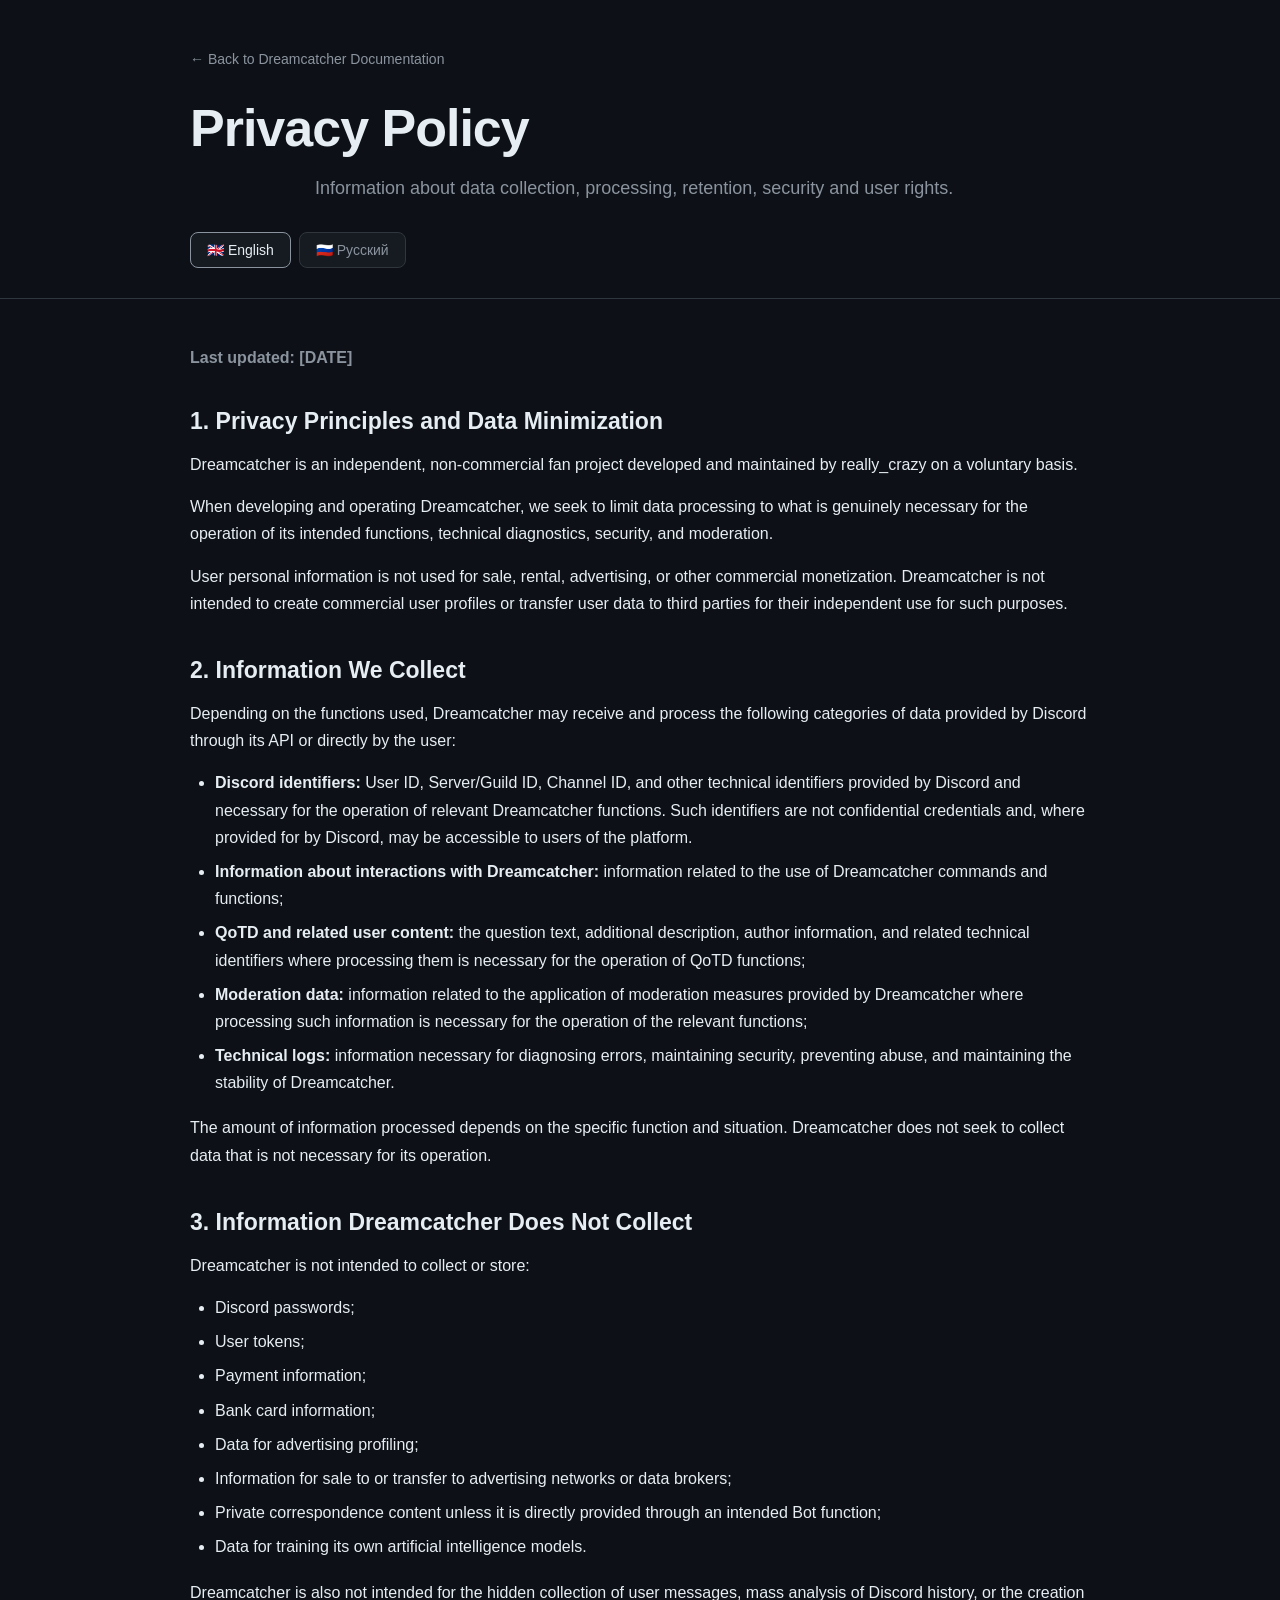
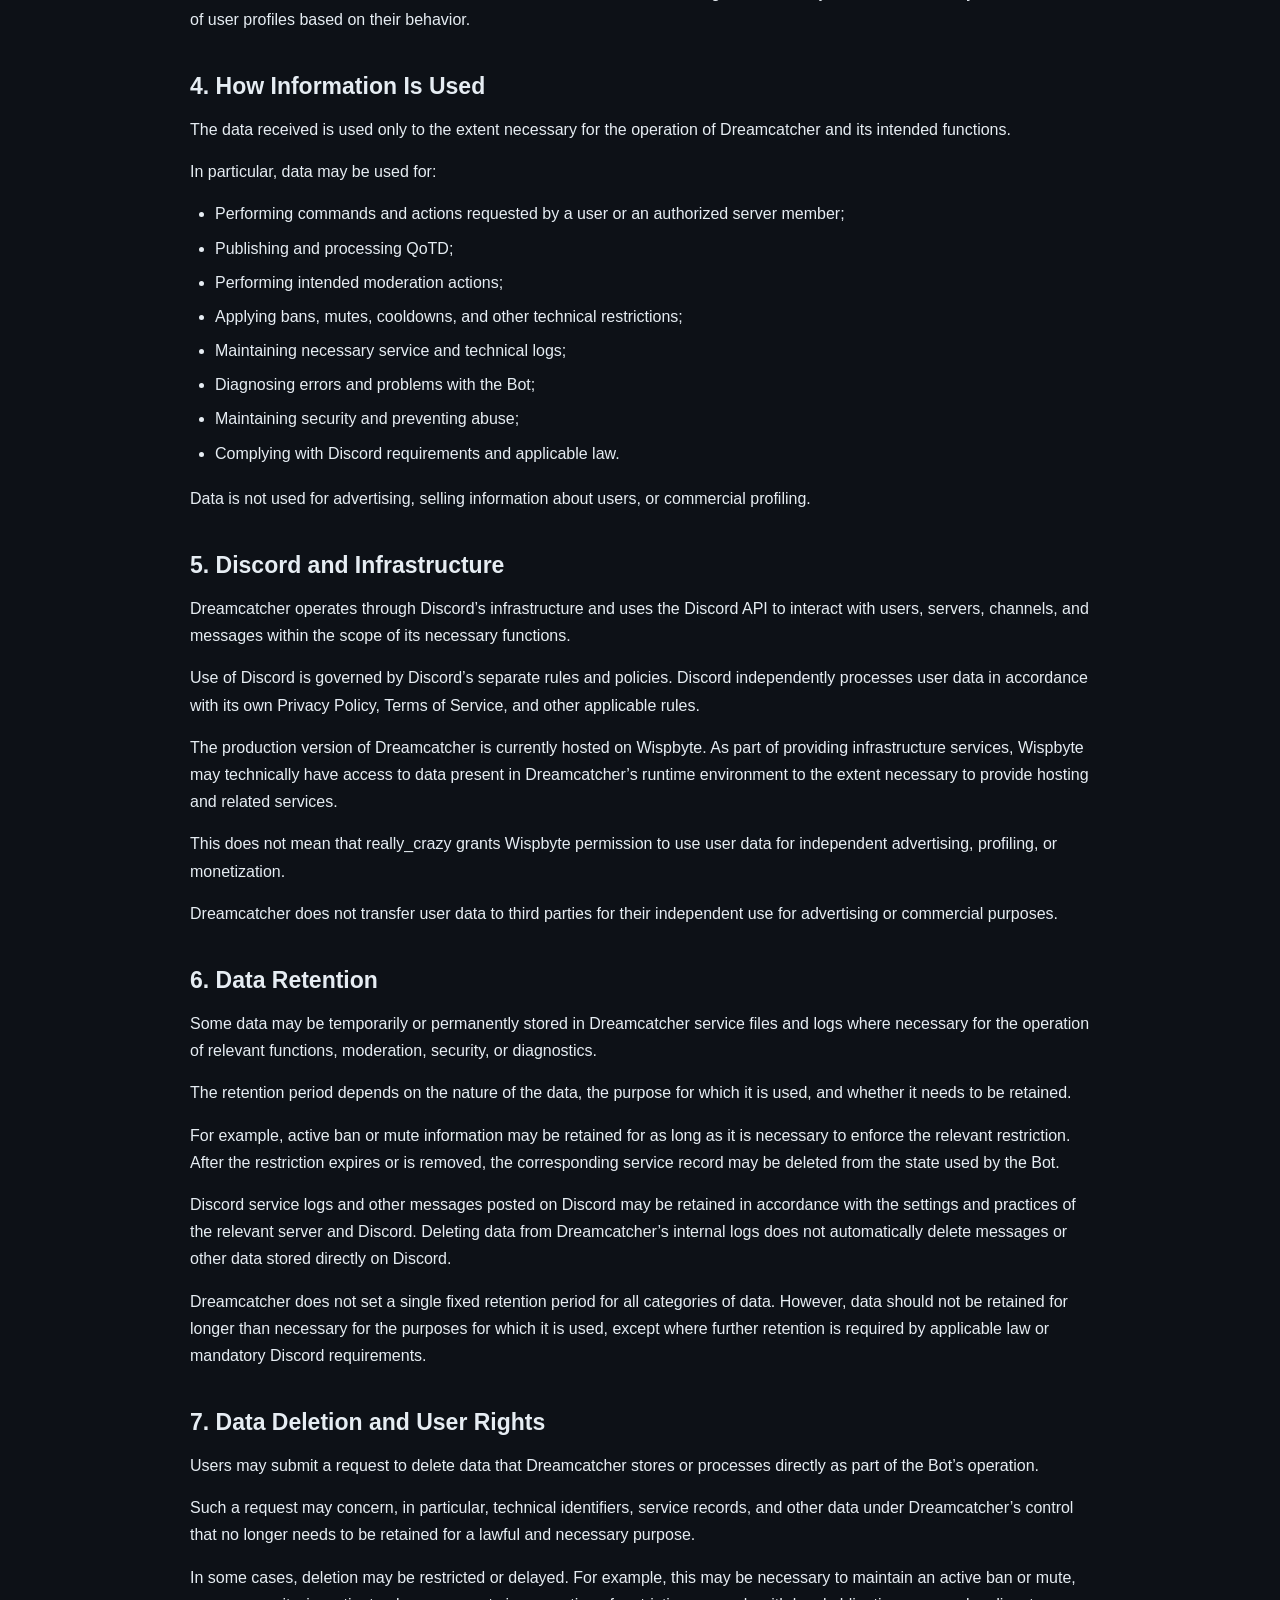
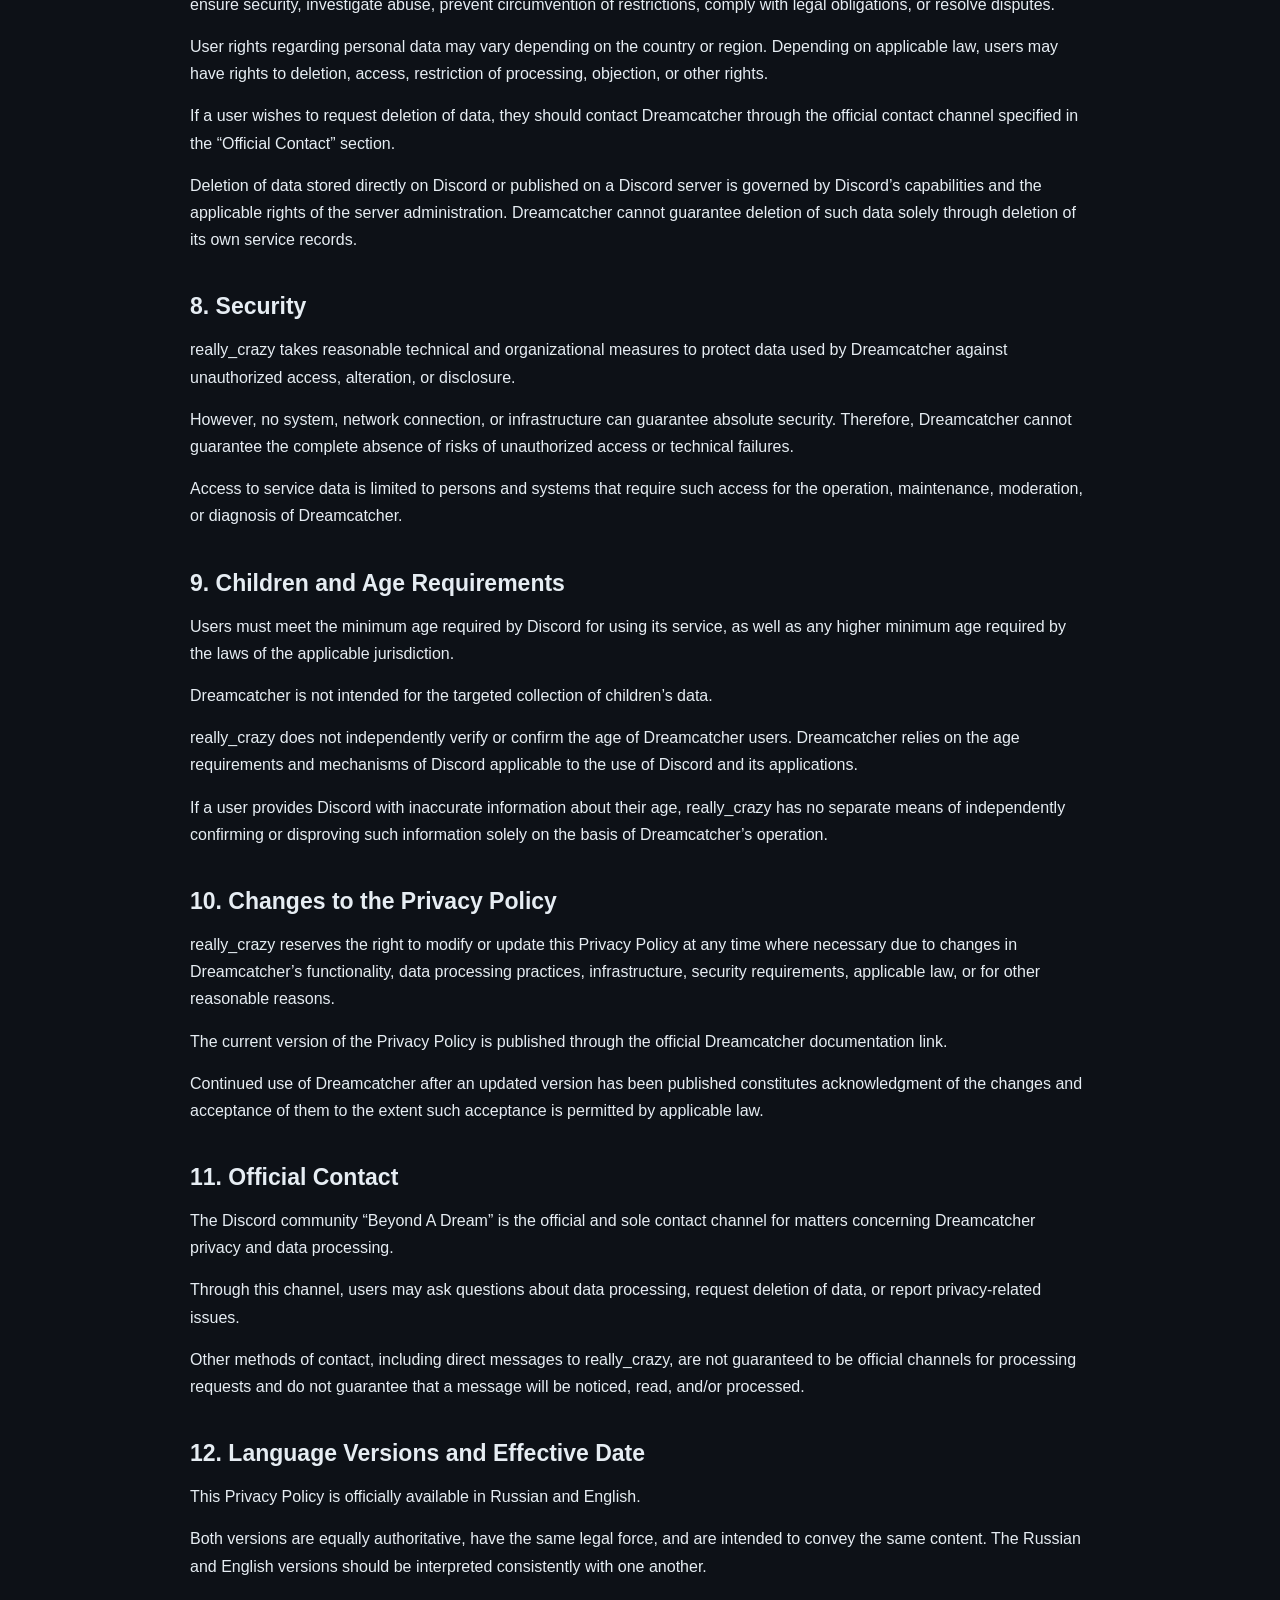
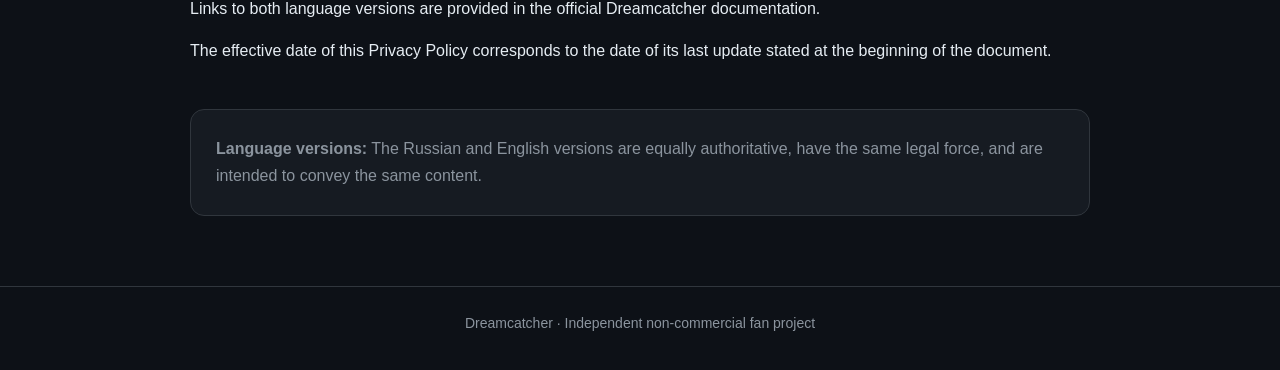
==== commit 57071087: "Update privacy.html" ====
--- a/privacy.html
+++ b/privacy.html
@@ -11,7 +11,7 @@
 <div class="container">
 <a class="back" href="index.html">← Back to Dreamcatcher Documentation</a>
 <h1>Privacy Policy</h1>
-<p class="subtitle">Dreamcatcher</p>
+<p class="subtitle">Information about data collection, processing, retention, security and user rights.</p>
 <div class="language-switch">
 <button id="enButton" class="active" onclick="setLanguage('en')">🇬🇧 English</button>
 <button id="ruButton" onclick="setLanguage('ru')">🇷🇺 Русский</button>
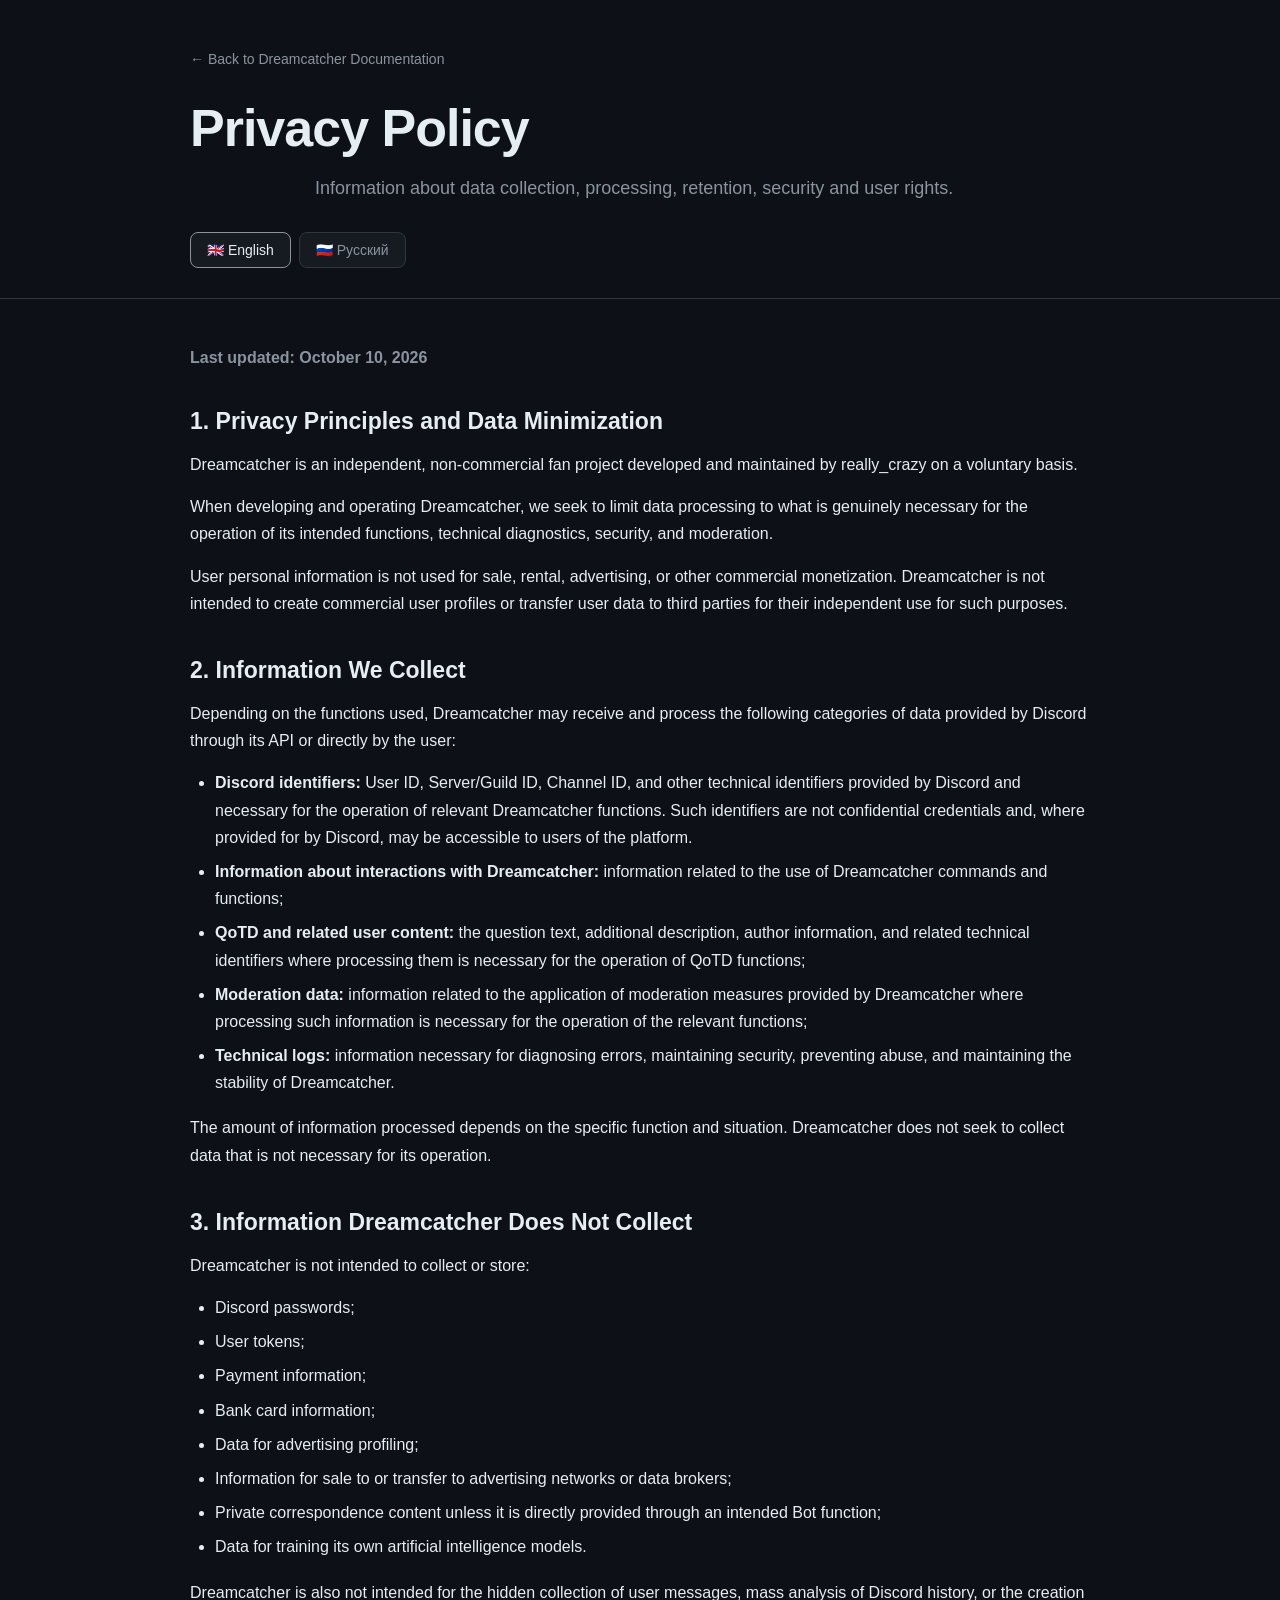
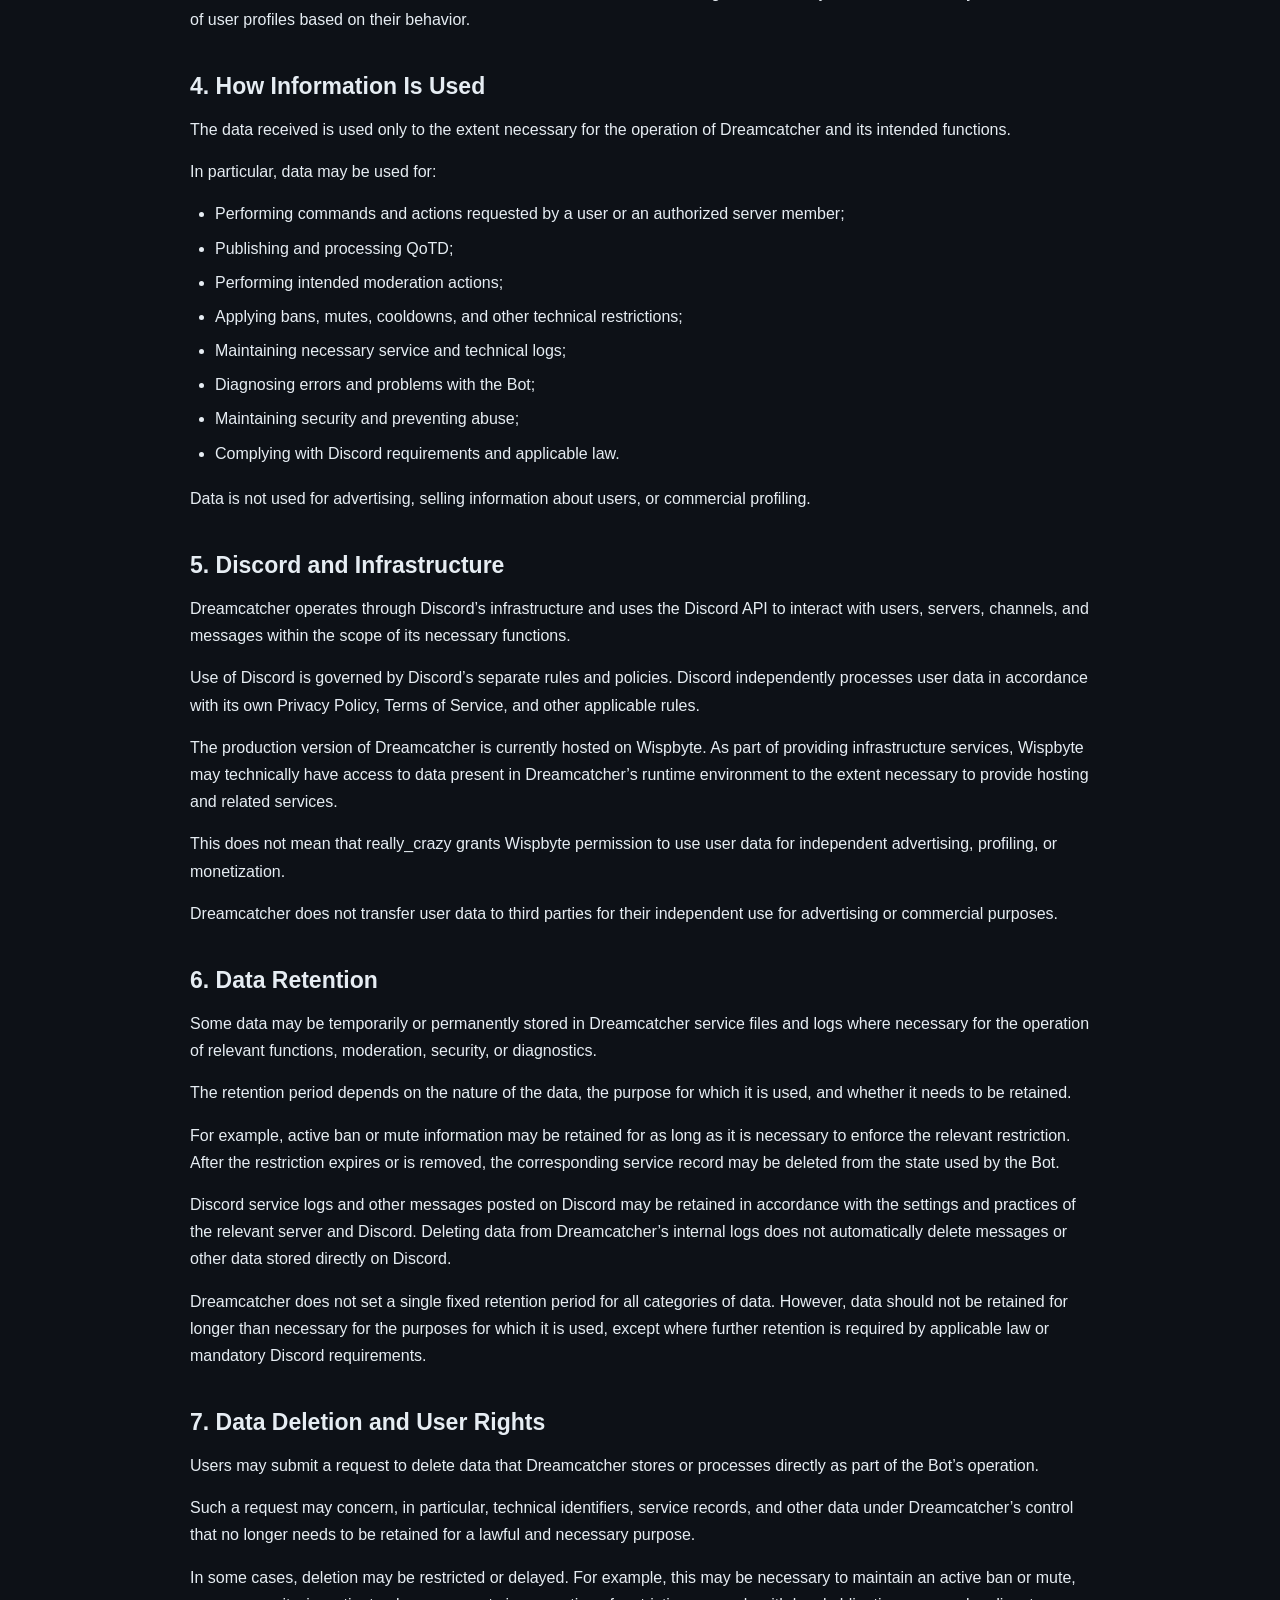
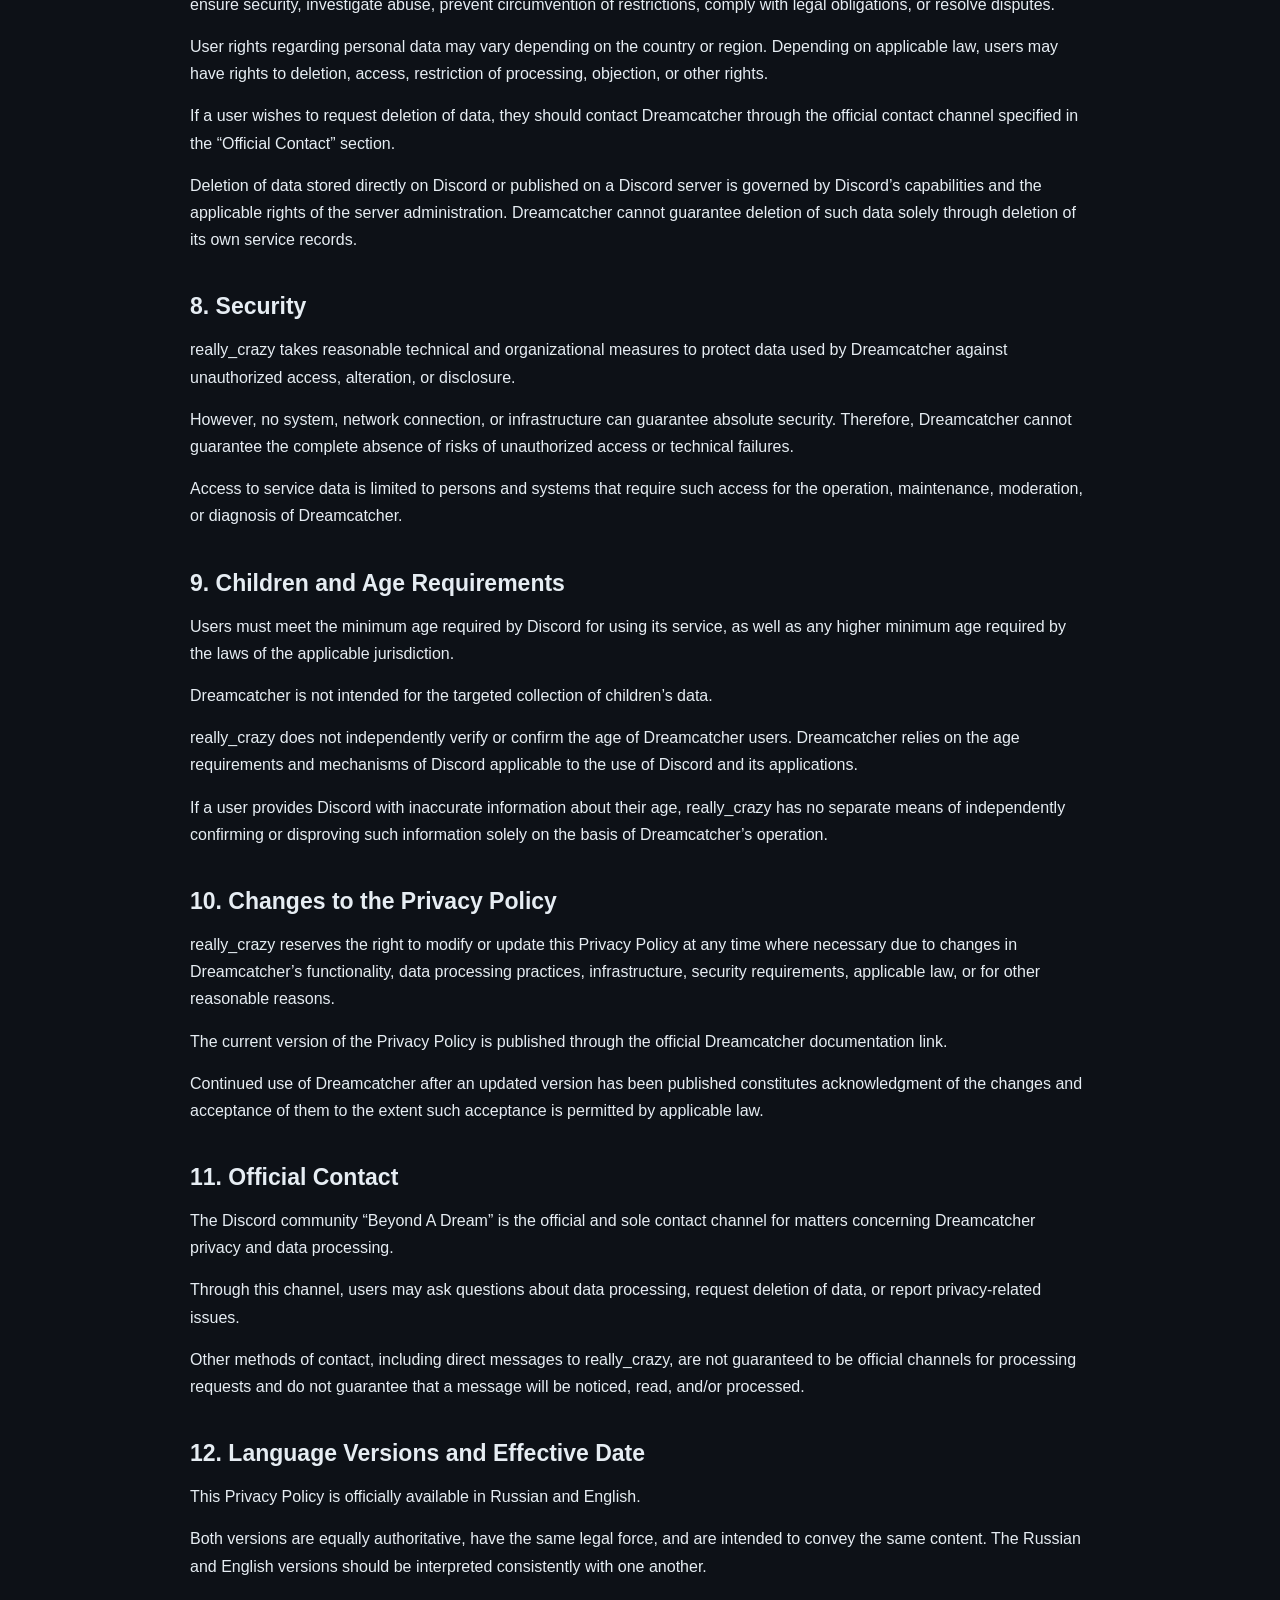
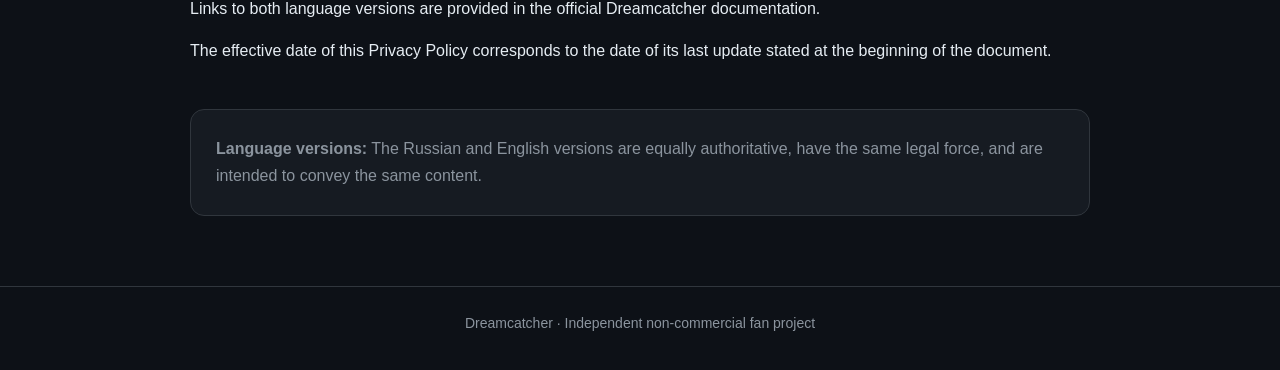
==== commit 3a9a4e44: "Update privacy.html" ====
--- a/privacy.html
+++ b/privacy.html
@@ -19,8 +19,8 @@
 </div>
 </header>
 <main><div class="container">
-<article id="en" class="document active"><p class="update"><strong>Last updated: [DATE]</strong></p><section><h2>1. Privacy Principles and Data Minimization</h2><p>Dreamcatcher is an independent, non-commercial fan project developed and maintained by really_crazy on a voluntary basis.</p><p>When developing and operating Dreamcatcher, we seek to limit data processing to what is genuinely necessary for the operation of its intended functions, technical diagnostics, security, and moderation.</p><p>User personal information is not used for sale, rental, advertising, or other commercial monetization. Dreamcatcher is not intended to create commercial user profiles or transfer user data to third parties for their independent use for such purposes.</p></section><section><h2>2. Information We Collect</h2><p>Depending on the functions used, Dreamcatcher may receive and process the following categories of data provided by Discord through its API or directly by the user:</p><ul><li><strong>Discord identifiers:</strong> User ID, Server/Guild ID, Channel ID, and other technical identifiers provided by Discord and necessary for the operation of relevant Dreamcatcher functions. Such identifiers are not confidential credentials and, where provided for by Discord, may be accessible to users of the platform.</li><li><strong>Information about interactions with Dreamcatcher:</strong> information related to the use of Dreamcatcher commands and functions;</li><li><strong>QoTD and related user content:</strong> the question text, additional description, author information, and related technical identifiers where processing them is necessary for the operation of QoTD functions;</li><li><strong>Moderation data:</strong> information related to the application of moderation measures provided by Dreamcatcher where processing such information is necessary for the operation of the relevant functions;</li><li><strong>Technical logs:</strong> information necessary for diagnosing errors, maintaining security, preventing abuse, and maintaining the stability of Dreamcatcher.</li></ul><p>The amount of information processed depends on the specific function and situation. Dreamcatcher does not seek to collect data that is not necessary for its operation.</p></section><section><h2>3. Information Dreamcatcher Does Not Collect</h2><p>Dreamcatcher is not intended to collect or store:</p><ul><li>Discord passwords;</li><li>User tokens;</li><li>Payment information;</li><li>Bank card information;</li><li>Data for advertising profiling;</li><li>Information for sale to or transfer to advertising networks or data brokers;</li><li>Private correspondence content unless it is directly provided through an intended Bot function;</li><li>Data for training its own artificial intelligence models.</li></ul><p>Dreamcatcher is also not intended for the hidden collection of user messages, mass analysis of Discord history, or the creation of user profiles based on their behavior.</p></section><section><h2>4. How Information Is Used</h2><p>The data received is used only to the extent necessary for the operation of Dreamcatcher and its intended functions.</p><p>In particular, data may be used for:</p><ul><li>Performing commands and actions requested by a user or an authorized server member;</li><li>Publishing and processing QoTD;</li><li>Performing intended moderation actions;</li><li>Applying bans, mutes, cooldowns, and other technical restrictions;</li><li>Maintaining necessary service and technical logs;</li><li>Diagnosing errors and problems with the Bot;</li><li>Maintaining security and preventing abuse;</li><li>Complying with Discord requirements and applicable law.</li></ul><p>Data is not used for advertising, selling information about users, or commercial profiling.</p></section><section><h2>5. Discord and Infrastructure</h2><p>Dreamcatcher operates through Discord’s infrastructure and uses the Discord API to interact with users, servers, channels, and messages within the scope of its necessary functions.</p><p>Use of Discord is governed by Discord’s separate rules and policies. Discord independently processes user data in accordance with its own Privacy Policy, Terms of Service, and other applicable rules.</p><p>The production version of Dreamcatcher is currently hosted on Wispbyte. As part of providing infrastructure services, Wispbyte may technically have access to data present in Dreamcatcher’s runtime environment to the extent necessary to provide hosting and related services.</p><p>This does not mean that really_crazy grants Wispbyte permission to use user data for independent advertising, profiling, or monetization.</p><p>Dreamcatcher does not transfer user data to third parties for their independent use for advertising or commercial purposes.</p></section><section><h2>6. Data Retention</h2><p>Some data may be temporarily or permanently stored in Dreamcatcher service files and logs where necessary for the operation of relevant functions, moderation, security, or diagnostics.</p><p>The retention period depends on the nature of the data, the purpose for which it is used, and whether it needs to be retained.</p><p>For example, active ban or mute information may be retained for as long as it is necessary to enforce the relevant restriction. After the restriction expires or is removed, the corresponding service record may be deleted from the state used by the Bot.</p><p>Discord service logs and other messages posted on Discord may be retained in accordance with the settings and practices of the relevant server and Discord. Deleting data from Dreamcatcher’s internal logs does not automatically delete messages or other data stored directly on Discord.</p><p>Dreamcatcher does not set a single fixed retention period for all categories of data. However, data should not be retained for longer than necessary for the purposes for which it is used, except where further retention is required by applicable law or mandatory Discord requirements.</p></section><section><h2>7. Data Deletion and User Rights</h2><p>Users may submit a request to delete data that Dreamcatcher stores or processes directly as part of the Bot’s operation.</p><p>Such a request may concern, in particular, technical identifiers, service records, and other data under Dreamcatcher’s control that no longer needs to be retained for a lawful and necessary purpose.</p><p>In some cases, deletion may be restricted or delayed. For example, this may be necessary to maintain an active ban or mute, ensure security, investigate abuse, prevent circumvention of restrictions, comply with legal obligations, or resolve disputes.</p><p>User rights regarding personal data may vary depending on the country or region. Depending on applicable law, users may have rights to deletion, access, restriction of processing, objection, or other rights.</p><p>If a user wishes to request deletion of data, they should contact Dreamcatcher through the official contact channel specified in the “Official Contact” section.</p><p>Deletion of data stored directly on Discord or published on a Discord server is governed by Discord’s capabilities and the applicable rights of the server administration. Dreamcatcher cannot guarantee deletion of such data solely through deletion of its own service records.</p></section><section><h2>8. Security</h2><p>really_crazy takes reasonable technical and organizational measures to protect data used by Dreamcatcher against unauthorized access, alteration, or disclosure.</p><p>However, no system, network connection, or infrastructure can guarantee absolute security. Therefore, Dreamcatcher cannot guarantee the complete absence of risks of unauthorized access or technical failures.</p><p>Access to service data is limited to persons and systems that require such access for the operation, maintenance, moderation, or diagnosis of Dreamcatcher.</p></section><section><h2>9. Children and Age Requirements</h2><p>Users must meet the minimum age required by Discord for using its service, as well as any higher minimum age required by the laws of the applicable jurisdiction.</p><p>Dreamcatcher is not intended for the targeted collection of children’s data.</p><p>really_crazy does not independently verify or confirm the age of Dreamcatcher users. Dreamcatcher relies on the age requirements and mechanisms of Discord applicable to the use of Discord and its applications.</p><p>If a user provides Discord with inaccurate information about their age, really_crazy has no separate means of independently confirming or disproving such information solely on the basis of Dreamcatcher’s operation.</p></section><section><h2>10. Changes to the Privacy Policy</h2><p>really_crazy reserves the right to modify or update this Privacy Policy at any time where necessary due to changes in Dreamcatcher’s functionality, data processing practices, infrastructure, security requirements, applicable law, or for other reasonable reasons.</p><p>The current version of the Privacy Policy is published through the official Dreamcatcher documentation link.</p><p>Continued use of Dreamcatcher after an updated version has been published constitutes acknowledgment of the changes and acceptance of them to the extent such acceptance is permitted by applicable law.</p></section><section><h2>11. Official Contact</h2><p>The Discord community “Beyond A Dream” is the official and sole contact channel for matters concerning Dreamcatcher privacy and data processing.</p><p>Through this channel, users may ask questions about data processing, request deletion of data, or report privacy-related issues.</p><p>Other methods of contact, including direct messages to really_crazy, are not guaranteed to be official channels for processing requests and do not guarantee that a message will be noticed, read, and/or processed.</p></section><section><h2>12. Language Versions and Effective Date</h2><p>This Privacy Policy is officially available in Russian and English.</p><p>Both versions are equally authoritative, have the same legal force, and are intended to convey the same content. The Russian and English versions should be interpreted consistently with one another.</p><p>Links to both language versions are provided in the official Dreamcatcher documentation.</p><p>The effective date of this Privacy Policy corresponds to the date of its last update stated at the beginning of the document.</p></section></article>
-<article id="ru" class="document"><p class="update"><strong>Последнее обновление: [DATE]</strong></p><section><h2>1. Принципы конфиденциальности и минимизации данных</h2><p>Dreamcatcher является независимым некоммерческим фанатским проектом, разработанным и поддерживаемым really_crazy на добровольных началах.</p><p>При разработке и эксплуатации Dreamcatcher мы стремимся ограничивать обработку данных только тем, что действительно необходимо для работы предусмотренных функций, технической диагностики, безопасности и модерации.</p><p>Персональная информация пользователей не используется для продажи, аренды, рекламы или иной коммерческой монетизации. Dreamcatcher не предназначен для создания коммерческих профилей пользователей или передачи их данных третьим лицам для самостоятельного использования в таких целях.</p></section><section><h2>2. Какие данные мы собираем</h2><p>В зависимости от используемых функций Dreamcatcher может получать и обрабатывать следующие категории данных, предоставляемых Discord через API или непосредственно пользователем:</p><ul><li><strong>Discord-идентификаторы:</strong> User ID, Server/Guild ID, Channel ID и иные технические идентификаторы, предоставляемые Discord и необходимые для работы соответствующих функций Dreamcatcher. Такие идентификаторы не являются конфиденциальными учетными данными и в предусмотренных Discord случаях могут быть доступны пользователям платформы.</li><li><strong>Информация о взаимодействии с Dreamcatcher:</strong> сведения, связанные с использованием команд и функций Dreamcatcher;</li><li><strong>QoTD и связанный пользовательский контент:</strong> текст вопроса, дополнительное описание, сведения об авторе и связанные с ними технические идентификаторы, если их обработка необходима для работы функций QoTD;</li><li><strong>Данные модерации:</strong> сведения, связанные с применением предусмотренных Dreamcatcher мер модерации, если их обработка необходима для работы соответствующих функций;</li><li><strong>Технические журналы:</strong> сведения, необходимые для диагностики ошибок, обеспечения безопасности, предотвращения злоупотреблений и поддержания стабильной работы Dreamcatcher.</li></ul><p>Объём обрабатываемой информации зависит от конкретной функции и ситуации. Dreamcatcher не стремится собирать данные, которые не нужны для его работы.</p></section><section><h2>3. Какие данные Dreamcatcher не собирает</h2><p>Dreamcatcher не предназначен для сбора или хранения:</p><ul><li>Паролей Discord</li><li>Токенов пользователей</li><li>Платёжных данных</li><li>Данных банковских карт</li><li>Данных для рекламного профилирования</li><li>Информации для продажи или передачи рекламным сетям и брокерам данных</li><li>Содержимого личных переписок, если оно не предоставляется непосредственно через предусмотренную функцию Бота</li><li>Данных для обучения собственных моделей искусственного интеллекта.</li></ul><p>Dreamcatcher также не предназначен для скрытого сбора сообщений пользователей, массового анализа истории Discord или создания профилей пользователей на основании их поведения.</p></section><section><h2>4. Как используются данные</h2><p>Получаемые данные используются исключительно в пределах, необходимых для работы Dreamcatcher и его предусмотренных функций.</p><p>В частности, данные могут использоваться для:</p><ul><li>Выполнения команд и действий, запрошенных пользователем или уполномоченным участником сервера</li><li>Публикации и обработки QoTD</li><li>Выполнения предусмотренных модерационных действий</li><li>Применения ban, mute, cooldown и других технических ограничений</li><li>Ведения необходимых служебных и технических журналов</li><li>Диагностики ошибок и проблем в работе Бота</li><li>Обеспечения безопасности и предотвращения злоупотреблений</li><li>Выполнения требований Discord и применимого законодательства.</li></ul><p>Данные не используются для рекламы, продажи информации о пользователях или коммерческого профилирования.</p></section><section><h2>5. Discord и инфраструктура</h2><p>Dreamcatcher работает через инфраструктуру Discord и использует Discord API для взаимодействия с пользователями, серверами, каналами и сообщениями в пределах необходимых функций.</p><p>Использование Discord регулируется отдельными правилами и политиками Discord. Discord самостоятельно обрабатывает пользовательские данные в соответствии со своими собственными документами Privacy Policy, Terms of Service и иными правилами.</p><p>Производственная версия Dreamcatcher в настоящее время размещается на инфраструктуре Wispbyte. В рамках предоставления инфраструктурных услуг Wispbyte может технически иметь доступ к данным, находящимся в среде выполнения Dreamcatcher, в той степени, которая необходима для предоставления хостинга и связанных с ним услуг.</p><p>Это не означает, что really_crazy предоставляет Wispbyte право использовать данные пользователей для самостоятельной рекламы, профилирования или монетизации.</p><p>Dreamcatcher не передаёт пользовательские данные третьим сторонам для их самостоятельного использования в рекламных или коммерческих целях.</p></section><section><h2>6. Хранение данных</h2><p>Некоторые данные могут временно или постоянно храниться в служебных файлах и журналах Dreamcatcher, если это необходимо для работы соответствующих функций, модерации, безопасности или диагностики.</p><p>Срок хранения зависит от характера данных, цели их использования и необходимости дальнейшего хранения.</p><p>Например, активные сведения о ban или mute могут сохраняться до тех пор, пока они необходимы для применения соответствующего ограничения. После окончания действия ограничения или его снятия соответствующая служебная запись может быть удалена из используемого Ботом состояния.</p><p>Служебные журналы Discord и иные сообщения, размещённые в Discord, могут сохраняться в соответствии с настройками и практикой соответствующего сервера и Discord. Удаление данных из внутренних журналов Dreamcatcher не удаляет автоматически сообщения или иные данные, находящиеся непосредственно в Discord.</p><p>Dreamcatcher не устанавливает единый фиксированный срок хранения для всех категорий данных. При этом данные не должны храниться дольше, чем это необходимо для предусмотренных целей, за исключением случаев, когда дальнейшее хранение требуется применимым законодательством или обязательными требованиями Discord.</p></section><section><h2>7. Удаление данных и права пользователей</h2><p>Пользователь может обратиться с запросом на удаление данных, которые Dreamcatcher хранит или обрабатывает непосредственно в рамках работы Бота.</p><p>Запрос может касаться, в частности, технических идентификаторов, служебных записей и других данных, которые находятся под контролем Dreamcatcher и которые больше не требуется сохранять для законной и необходимой цели.</p><p>В некоторых случаях удаление может быть ограничено или отложено. Например, это может потребоваться для продолжения действия активного ban или mute, обеспечения безопасности, расследования злоупотреблений, защиты от обхода ограничений, исполнения юридических обязанностей или разрешения споров.</p><p>Права пользователя в отношении персональных данных могут различаться в зависимости от страны или региона. В зависимости от применимого законодательства пользователю могут предоставляться права на удаление, доступ, ограничение обработки, возражение или иные права.</p><p>Если пользователь хочет запросить удаление данных, ему следует обратиться через официальный канал связи Dreamcatcher, указанный в разделе «Официальный контакт».</p><p>Удаление данных, находящихся непосредственно в Discord или опубликованных на Discord-сервере, регулируется возможностями Discord и соответствующими правами администрации сервера. Dreamcatcher не может гарантировать удаление таких данных исключительно посредством удаления собственной служебной записи.</p></section><section><h2>8. Безопасность</h2><p>really_crazy принимает разумные технические и организационные меры для защиты данных, используемых Dreamcatcher, от несанкционированного доступа, изменения или раскрытия.</p><p>При этом ни одна система, сетевое соединение или инфраструктура не может гарантировать абсолютную безопасность. Поэтому Dreamcatcher не может гарантировать полное отсутствие риска несанкционированного доступа или технических сбоев.</p><p>Доступ к служебным данным ограничивается лицами и системами, которым он необходим для эксплуатации, обслуживания, модерации или диагностики Dreamcatcher.</p></section><section><h2>9. Дети и возрастные требования</h2><p>Пользователь должен соответствовать минимальному возрасту, установленному Discord для использования его сервиса, а также любому более высокому минимальному возрасту, предусмотренному законодательством соответствующей юрисдикции.</p><p>Dreamcatcher не предназначен для целенаправленного сбора данных детей.</p><p>really_crazy не осуществляет самостоятельную проверку или подтверждение возраста пользователей Dreamcatcher. Dreamcatcher полагается на возрастные требования и механизмы Discord, применимые к использованию Discord и его приложений.</p><p>Если пользователь предоставляет Discord недостоверную информацию о своём возрасте, у really_crazy нет отдельного способа самостоятельно подтвердить или опровергнуть такую информацию исключительно на основании работы Dreamcatcher.</p></section><section><h2>10. Изменения Политики конфиденциальности</h2><p>really_crazy оставляет за собой право в любое время изменять или обновлять настоящую Политику конфиденциальности, если это необходимо в связи с изменением функциональности Dreamcatcher, порядка обработки данных, инфраструктуры, требований безопасности, применимого законодательства или по иным разумным причинам.</p><p>Актуальная версия Политики публикуется по официальной ссылке на документацию Dreamcatcher.</p><p>Продолжение использования Dreamcatcher после публикации обновлённой версии означает ознакомление с изменениями и их принятие в той мере, в какой такое принятие допускается применимым законодательством.</p></section><section><h2>11. Официальный контакт</h2><p>Официальным и единственным каналом связи по вопросам конфиденциальности и обработки данных Dreamcatcher является Discord-сообщество «Beyond A Dream».</p><p>Через этот канал можно обратиться по вопросам обработки данных, запросить удаление данных или сообщить о проблемах, связанных с конфиденциальностью.</p><p>Другие способы связи, включая личные сообщения really_crazy, не являются гарантированным официальным каналом обработки обращений и не гарантируют, что сообщение будет замечено, прочитано и/или обработано.</p></section><section><h2>12. Языковые версии и дата вступления в силу</h2><p>Настоящая Политика конфиденциальности официально доступна на русском и английском языках.</p><p>Обе версии являются равнозначными, имеют одинаковую юридическую силу и предназначены для передачи одного и того же содержания. Русская и английская версии должны толковаться согласованно друг с другом.</p><p>Ссылки на обе языковые версии размещаются в официальной документации Dreamcatcher.</p><p>Дата вступления в силу настоящей Политики конфиденциальности соответствует дате последнего обновления, указанной в начале документа.</p></section></article>
+<article id="en" class="document active"><p class="update"><strong>Last updated: October 10, 2026</strong></p><section><h2>1. Privacy Principles and Data Minimization</h2><p>Dreamcatcher is an independent, non-commercial fan project developed and maintained by really_crazy on a voluntary basis.</p><p>When developing and operating Dreamcatcher, we seek to limit data processing to what is genuinely necessary for the operation of its intended functions, technical diagnostics, security, and moderation.</p><p>User personal information is not used for sale, rental, advertising, or other commercial monetization. Dreamcatcher is not intended to create commercial user profiles or transfer user data to third parties for their independent use for such purposes.</p></section><section><h2>2. Information We Collect</h2><p>Depending on the functions used, Dreamcatcher may receive and process the following categories of data provided by Discord through its API or directly by the user:</p><ul><li><strong>Discord identifiers:</strong> User ID, Server/Guild ID, Channel ID, and other technical identifiers provided by Discord and necessary for the operation of relevant Dreamcatcher functions. Such identifiers are not confidential credentials and, where provided for by Discord, may be accessible to users of the platform.</li><li><strong>Information about interactions with Dreamcatcher:</strong> information related to the use of Dreamcatcher commands and functions;</li><li><strong>QoTD and related user content:</strong> the question text, additional description, author information, and related technical identifiers where processing them is necessary for the operation of QoTD functions;</li><li><strong>Moderation data:</strong> information related to the application of moderation measures provided by Dreamcatcher where processing such information is necessary for the operation of the relevant functions;</li><li><strong>Technical logs:</strong> information necessary for diagnosing errors, maintaining security, preventing abuse, and maintaining the stability of Dreamcatcher.</li></ul><p>The amount of information processed depends on the specific function and situation. Dreamcatcher does not seek to collect data that is not necessary for its operation.</p></section><section><h2>3. Information Dreamcatcher Does Not Collect</h2><p>Dreamcatcher is not intended to collect or store:</p><ul><li>Discord passwords;</li><li>User tokens;</li><li>Payment information;</li><li>Bank card information;</li><li>Data for advertising profiling;</li><li>Information for sale to or transfer to advertising networks or data brokers;</li><li>Private correspondence content unless it is directly provided through an intended Bot function;</li><li>Data for training its own artificial intelligence models.</li></ul><p>Dreamcatcher is also not intended for the hidden collection of user messages, mass analysis of Discord history, or the creation of user profiles based on their behavior.</p></section><section><h2>4. How Information Is Used</h2><p>The data received is used only to the extent necessary for the operation of Dreamcatcher and its intended functions.</p><p>In particular, data may be used for:</p><ul><li>Performing commands and actions requested by a user or an authorized server member;</li><li>Publishing and processing QoTD;</li><li>Performing intended moderation actions;</li><li>Applying bans, mutes, cooldowns, and other technical restrictions;</li><li>Maintaining necessary service and technical logs;</li><li>Diagnosing errors and problems with the Bot;</li><li>Maintaining security and preventing abuse;</li><li>Complying with Discord requirements and applicable law.</li></ul><p>Data is not used for advertising, selling information about users, or commercial profiling.</p></section><section><h2>5. Discord and Infrastructure</h2><p>Dreamcatcher operates through Discord’s infrastructure and uses the Discord API to interact with users, servers, channels, and messages within the scope of its necessary functions.</p><p>Use of Discord is governed by Discord’s separate rules and policies. Discord independently processes user data in accordance with its own Privacy Policy, Terms of Service, and other applicable rules.</p><p>The production version of Dreamcatcher is currently hosted on Wispbyte. As part of providing infrastructure services, Wispbyte may technically have access to data present in Dreamcatcher’s runtime environment to the extent necessary to provide hosting and related services.</p><p>This does not mean that really_crazy grants Wispbyte permission to use user data for independent advertising, profiling, or monetization.</p><p>Dreamcatcher does not transfer user data to third parties for their independent use for advertising or commercial purposes.</p></section><section><h2>6. Data Retention</h2><p>Some data may be temporarily or permanently stored in Dreamcatcher service files and logs where necessary for the operation of relevant functions, moderation, security, or diagnostics.</p><p>The retention period depends on the nature of the data, the purpose for which it is used, and whether it needs to be retained.</p><p>For example, active ban or mute information may be retained for as long as it is necessary to enforce the relevant restriction. After the restriction expires or is removed, the corresponding service record may be deleted from the state used by the Bot.</p><p>Discord service logs and other messages posted on Discord may be retained in accordance with the settings and practices of the relevant server and Discord. Deleting data from Dreamcatcher’s internal logs does not automatically delete messages or other data stored directly on Discord.</p><p>Dreamcatcher does not set a single fixed retention period for all categories of data. However, data should not be retained for longer than necessary for the purposes for which it is used, except where further retention is required by applicable law or mandatory Discord requirements.</p></section><section><h2>7. Data Deletion and User Rights</h2><p>Users may submit a request to delete data that Dreamcatcher stores or processes directly as part of the Bot’s operation.</p><p>Such a request may concern, in particular, technical identifiers, service records, and other data under Dreamcatcher’s control that no longer needs to be retained for a lawful and necessary purpose.</p><p>In some cases, deletion may be restricted or delayed. For example, this may be necessary to maintain an active ban or mute, ensure security, investigate abuse, prevent circumvention of restrictions, comply with legal obligations, or resolve disputes.</p><p>User rights regarding personal data may vary depending on the country or region. Depending on applicable law, users may have rights to deletion, access, restriction of processing, objection, or other rights.</p><p>If a user wishes to request deletion of data, they should contact Dreamcatcher through the official contact channel specified in the “Official Contact” section.</p><p>Deletion of data stored directly on Discord or published on a Discord server is governed by Discord’s capabilities and the applicable rights of the server administration. Dreamcatcher cannot guarantee deletion of such data solely through deletion of its own service records.</p></section><section><h2>8. Security</h2><p>really_crazy takes reasonable technical and organizational measures to protect data used by Dreamcatcher against unauthorized access, alteration, or disclosure.</p><p>However, no system, network connection, or infrastructure can guarantee absolute security. Therefore, Dreamcatcher cannot guarantee the complete absence of risks of unauthorized access or technical failures.</p><p>Access to service data is limited to persons and systems that require such access for the operation, maintenance, moderation, or diagnosis of Dreamcatcher.</p></section><section><h2>9. Children and Age Requirements</h2><p>Users must meet the minimum age required by Discord for using its service, as well as any higher minimum age required by the laws of the applicable jurisdiction.</p><p>Dreamcatcher is not intended for the targeted collection of children’s data.</p><p>really_crazy does not independently verify or confirm the age of Dreamcatcher users. Dreamcatcher relies on the age requirements and mechanisms of Discord applicable to the use of Discord and its applications.</p><p>If a user provides Discord with inaccurate information about their age, really_crazy has no separate means of independently confirming or disproving such information solely on the basis of Dreamcatcher’s operation.</p></section><section><h2>10. Changes to the Privacy Policy</h2><p>really_crazy reserves the right to modify or update this Privacy Policy at any time where necessary due to changes in Dreamcatcher’s functionality, data processing practices, infrastructure, security requirements, applicable law, or for other reasonable reasons.</p><p>The current version of the Privacy Policy is published through the official Dreamcatcher documentation link.</p><p>Continued use of Dreamcatcher after an updated version has been published constitutes acknowledgment of the changes and acceptance of them to the extent such acceptance is permitted by applicable law.</p></section><section><h2>11. Official Contact</h2><p>The Discord community “Beyond A Dream” is the official and sole contact channel for matters concerning Dreamcatcher privacy and data processing.</p><p>Through this channel, users may ask questions about data processing, request deletion of data, or report privacy-related issues.</p><p>Other methods of contact, including direct messages to really_crazy, are not guaranteed to be official channels for processing requests and do not guarantee that a message will be noticed, read, and/or processed.</p></section><section><h2>12. Language Versions and Effective Date</h2><p>This Privacy Policy is officially available in Russian and English.</p><p>Both versions are equally authoritative, have the same legal force, and are intended to convey the same content. The Russian and English versions should be interpreted consistently with one another.</p><p>Links to both language versions are provided in the official Dreamcatcher documentation.</p><p>The effective date of this Privacy Policy corresponds to the date of its last update stated at the beginning of the document.</p></section></article>
+<article id="ru" class="document"><p class="update"><strong>Последнее обновление: 10 Октября 2026</strong></p><section><h2>1. Принципы конфиденциальности и минимизации данных</h2><p>Dreamcatcher является независимым некоммерческим фанатским проектом, разработанным и поддерживаемым really_crazy на добровольных началах.</p><p>При разработке и эксплуатации Dreamcatcher мы стремимся ограничивать обработку данных только тем, что действительно необходимо для работы предусмотренных функций, технической диагностики, безопасности и модерации.</p><p>Персональная информация пользователей не используется для продажи, аренды, рекламы или иной коммерческой монетизации. Dreamcatcher не предназначен для создания коммерческих профилей пользователей или передачи их данных третьим лицам для самостоятельного использования в таких целях.</p></section><section><h2>2. Какие данные мы собираем</h2><p>В зависимости от используемых функций Dreamcatcher может получать и обрабатывать следующие категории данных, предоставляемых Discord через API или непосредственно пользователем:</p><ul><li><strong>Discord-идентификаторы:</strong> User ID, Server/Guild ID, Channel ID и иные технические идентификаторы, предоставляемые Discord и необходимые для работы соответствующих функций Dreamcatcher. Такие идентификаторы не являются конфиденциальными учетными данными и в предусмотренных Discord случаях могут быть доступны пользователям платформы.</li><li><strong>Информация о взаимодействии с Dreamcatcher:</strong> сведения, связанные с использованием команд и функций Dreamcatcher;</li><li><strong>QoTD и связанный пользовательский контент:</strong> текст вопроса, дополнительное описание, сведения об авторе и связанные с ними технические идентификаторы, если их обработка необходима для работы функций QoTD;</li><li><strong>Данные модерации:</strong> сведения, связанные с применением предусмотренных Dreamcatcher мер модерации, если их обработка необходима для работы соответствующих функций;</li><li><strong>Технические журналы:</strong> сведения, необходимые для диагностики ошибок, обеспечения безопасности, предотвращения злоупотреблений и поддержания стабильной работы Dreamcatcher.</li></ul><p>Объём обрабатываемой информации зависит от конкретной функции и ситуации. Dreamcatcher не стремится собирать данные, которые не нужны для его работы.</p></section><section><h2>3. Какие данные Dreamcatcher не собирает</h2><p>Dreamcatcher не предназначен для сбора или хранения:</p><ul><li>Паролей Discord</li><li>Токенов пользователей</li><li>Платёжных данных</li><li>Данных банковских карт</li><li>Данных для рекламного профилирования</li><li>Информации для продажи или передачи рекламным сетям и брокерам данных</li><li>Содержимого личных переписок, если оно не предоставляется непосредственно через предусмотренную функцию Бота</li><li>Данных для обучения собственных моделей искусственного интеллекта.</li></ul><p>Dreamcatcher также не предназначен для скрытого сбора сообщений пользователей, массового анализа истории Discord или создания профилей пользователей на основании их поведения.</p></section><section><h2>4. Как используются данные</h2><p>Получаемые данные используются исключительно в пределах, необходимых для работы Dreamcatcher и его предусмотренных функций.</p><p>В частности, данные могут использоваться для:</p><ul><li>Выполнения команд и действий, запрошенных пользователем или уполномоченным участником сервера</li><li>Публикации и обработки QoTD</li><li>Выполнения предусмотренных модерационных действий</li><li>Применения ban, mute, cooldown и других технических ограничений</li><li>Ведения необходимых служебных и технических журналов</li><li>Диагностики ошибок и проблем в работе Бота</li><li>Обеспечения безопасности и предотвращения злоупотреблений</li><li>Выполнения требований Discord и применимого законодательства.</li></ul><p>Данные не используются для рекламы, продажи информации о пользователях или коммерческого профилирования.</p></section><section><h2>5. Discord и инфраструктура</h2><p>Dreamcatcher работает через инфраструктуру Discord и использует Discord API для взаимодействия с пользователями, серверами, каналами и сообщениями в пределах необходимых функций.</p><p>Использование Discord регулируется отдельными правилами и политиками Discord. Discord самостоятельно обрабатывает пользовательские данные в соответствии со своими собственными документами Privacy Policy, Terms of Service и иными правилами.</p><p>Производственная версия Dreamcatcher в настоящее время размещается на инфраструктуре Wispbyte. В рамках предоставления инфраструктурных услуг Wispbyte может технически иметь доступ к данным, находящимся в среде выполнения Dreamcatcher, в той степени, которая необходима для предоставления хостинга и связанных с ним услуг.</p><p>Это не означает, что really_crazy предоставляет Wispbyte право использовать данные пользователей для самостоятельной рекламы, профилирования или монетизации.</p><p>Dreamcatcher не передаёт пользовательские данные третьим сторонам для их самостоятельного использования в рекламных или коммерческих целях.</p></section><section><h2>6. Хранение данных</h2><p>Некоторые данные могут временно или постоянно храниться в служебных файлах и журналах Dreamcatcher, если это необходимо для работы соответствующих функций, модерации, безопасности или диагностики.</p><p>Срок хранения зависит от характера данных, цели их использования и необходимости дальнейшего хранения.</p><p>Например, активные сведения о ban или mute могут сохраняться до тех пор, пока они необходимы для применения соответствующего ограничения. После окончания действия ограничения или его снятия соответствующая служебная запись может быть удалена из используемого Ботом состояния.</p><p>Служебные журналы Discord и иные сообщения, размещённые в Discord, могут сохраняться в соответствии с настройками и практикой соответствующего сервера и Discord. Удаление данных из внутренних журналов Dreamcatcher не удаляет автоматически сообщения или иные данные, находящиеся непосредственно в Discord.</p><p>Dreamcatcher не устанавливает единый фиксированный срок хранения для всех категорий данных. При этом данные не должны храниться дольше, чем это необходимо для предусмотренных целей, за исключением случаев, когда дальнейшее хранение требуется применимым законодательством или обязательными требованиями Discord.</p></section><section><h2>7. Удаление данных и права пользователей</h2><p>Пользователь может обратиться с запросом на удаление данных, которые Dreamcatcher хранит или обрабатывает непосредственно в рамках работы Бота.</p><p>Запрос может касаться, в частности, технических идентификаторов, служебных записей и других данных, которые находятся под контролем Dreamcatcher и которые больше не требуется сохранять для законной и необходимой цели.</p><p>В некоторых случаях удаление может быть ограничено или отложено. Например, это может потребоваться для продолжения действия активного ban или mute, обеспечения безопасности, расследования злоупотреблений, защиты от обхода ограничений, исполнения юридических обязанностей или разрешения споров.</p><p>Права пользователя в отношении персональных данных могут различаться в зависимости от страны или региона. В зависимости от применимого законодательства пользователю могут предоставляться права на удаление, доступ, ограничение обработки, возражение или иные права.</p><p>Если пользователь хочет запросить удаление данных, ему следует обратиться через официальный канал связи Dreamcatcher, указанный в разделе «Официальный контакт».</p><p>Удаление данных, находящихся непосредственно в Discord или опубликованных на Discord-сервере, регулируется возможностями Discord и соответствующими правами администрации сервера. Dreamcatcher не может гарантировать удаление таких данных исключительно посредством удаления собственной служебной записи.</p></section><section><h2>8. Безопасность</h2><p>really_crazy принимает разумные технические и организационные меры для защиты данных, используемых Dreamcatcher, от несанкционированного доступа, изменения или раскрытия.</p><p>При этом ни одна система, сетевое соединение или инфраструктура не может гарантировать абсолютную безопасность. Поэтому Dreamcatcher не может гарантировать полное отсутствие риска несанкционированного доступа или технических сбоев.</p><p>Доступ к служебным данным ограничивается лицами и системами, которым он необходим для эксплуатации, обслуживания, модерации или диагностики Dreamcatcher.</p></section><section><h2>9. Дети и возрастные требования</h2><p>Пользователь должен соответствовать минимальному возрасту, установленному Discord для использования его сервиса, а также любому более высокому минимальному возрасту, предусмотренному законодательством соответствующей юрисдикции.</p><p>Dreamcatcher не предназначен для целенаправленного сбора данных детей.</p><p>really_crazy не осуществляет самостоятельную проверку или подтверждение возраста пользователей Dreamcatcher. Dreamcatcher полагается на возрастные требования и механизмы Discord, применимые к использованию Discord и его приложений.</p><p>Если пользователь предоставляет Discord недостоверную информацию о своём возрасте, у really_crazy нет отдельного способа самостоятельно подтвердить или опровергнуть такую информацию исключительно на основании работы Dreamcatcher.</p></section><section><h2>10. Изменения Политики конфиденциальности</h2><p>really_crazy оставляет за собой право в любое время изменять или обновлять настоящую Политику конфиденциальности, если это необходимо в связи с изменением функциональности Dreamcatcher, порядка обработки данных, инфраструктуры, требований безопасности, применимого законодательства или по иным разумным причинам.</p><p>Актуальная версия Политики публикуется по официальной ссылке на документацию Dreamcatcher.</p><p>Продолжение использования Dreamcatcher после публикации обновлённой версии означает ознакомление с изменениями и их принятие в той мере, в какой такое принятие допускается применимым законодательством.</p></section><section><h2>11. Официальный контакт</h2><p>Официальным и единственным каналом связи по вопросам конфиденциальности и обработки данных Dreamcatcher является Discord-сообщество «Beyond A Dream».</p><p>Через этот канал можно обратиться по вопросам обработки данных, запросить удаление данных или сообщить о проблемах, связанных с конфиденциальностью.</p><p>Другие способы связи, включая личные сообщения really_crazy, не являются гарантированным официальным каналом обработки обращений и не гарантируют, что сообщение будет замечено, прочитано и/или обработано.</p></section><section><h2>12. Языковые версии и дата вступления в силу</h2><p>Настоящая Политика конфиденциальности официально доступна на русском и английском языках.</p><p>Обе версии являются равнозначными, имеют одинаковую юридическую силу и предназначены для передачи одного и того же содержания. Русская и английская версии должны толковаться согласованно друг с другом.</p><p>Ссылки на обе языковые версии размещаются в официальной документации Dreamcatcher.</p><p>Дата вступления в силу настоящей Политики конфиденциальности соответствует дате последнего обновления, указанной в начале документа.</p></section></article>
 <div class="note"><strong>Language versions:</strong> The Russian and English versions are equally authoritative, have the same legal force, and are intended to convey the same content.</div>
 </div></main>
 <footer><div class="container">Dreamcatcher · Independent non-commercial fan project</div></footer>
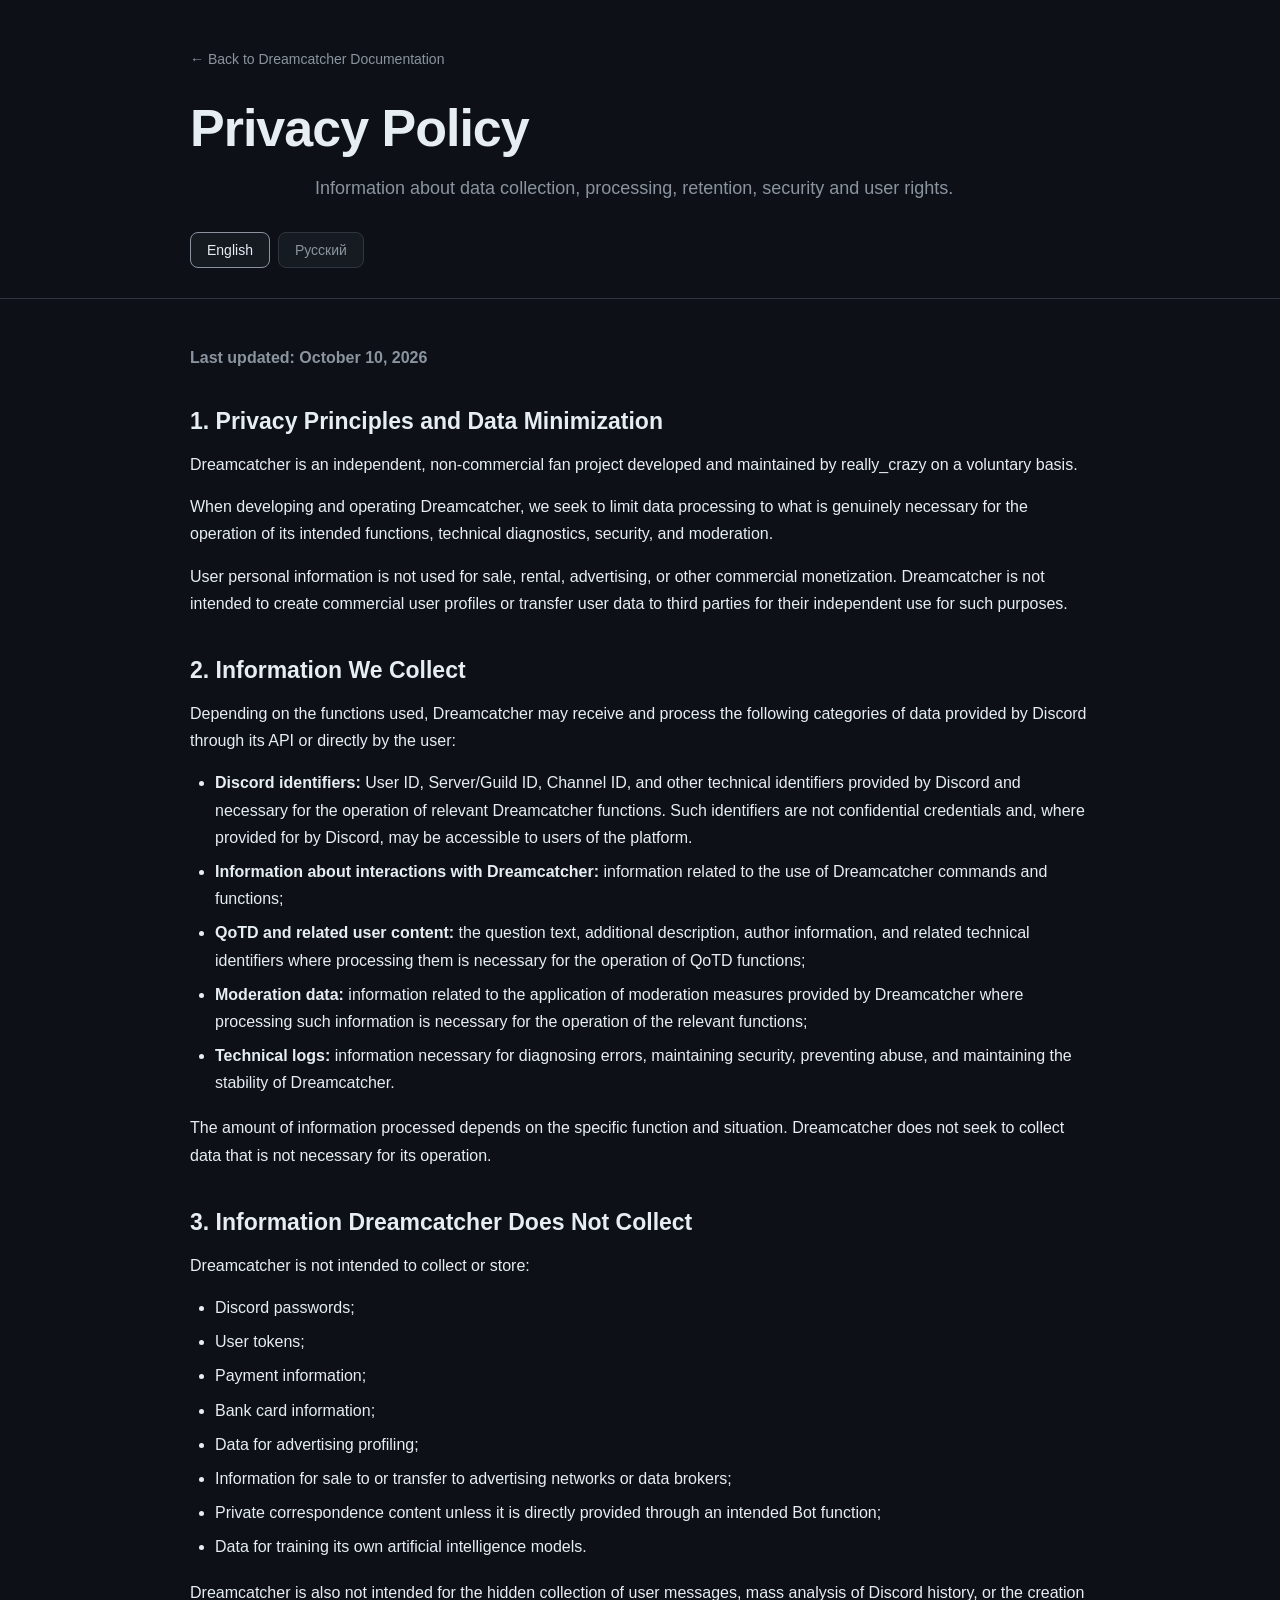
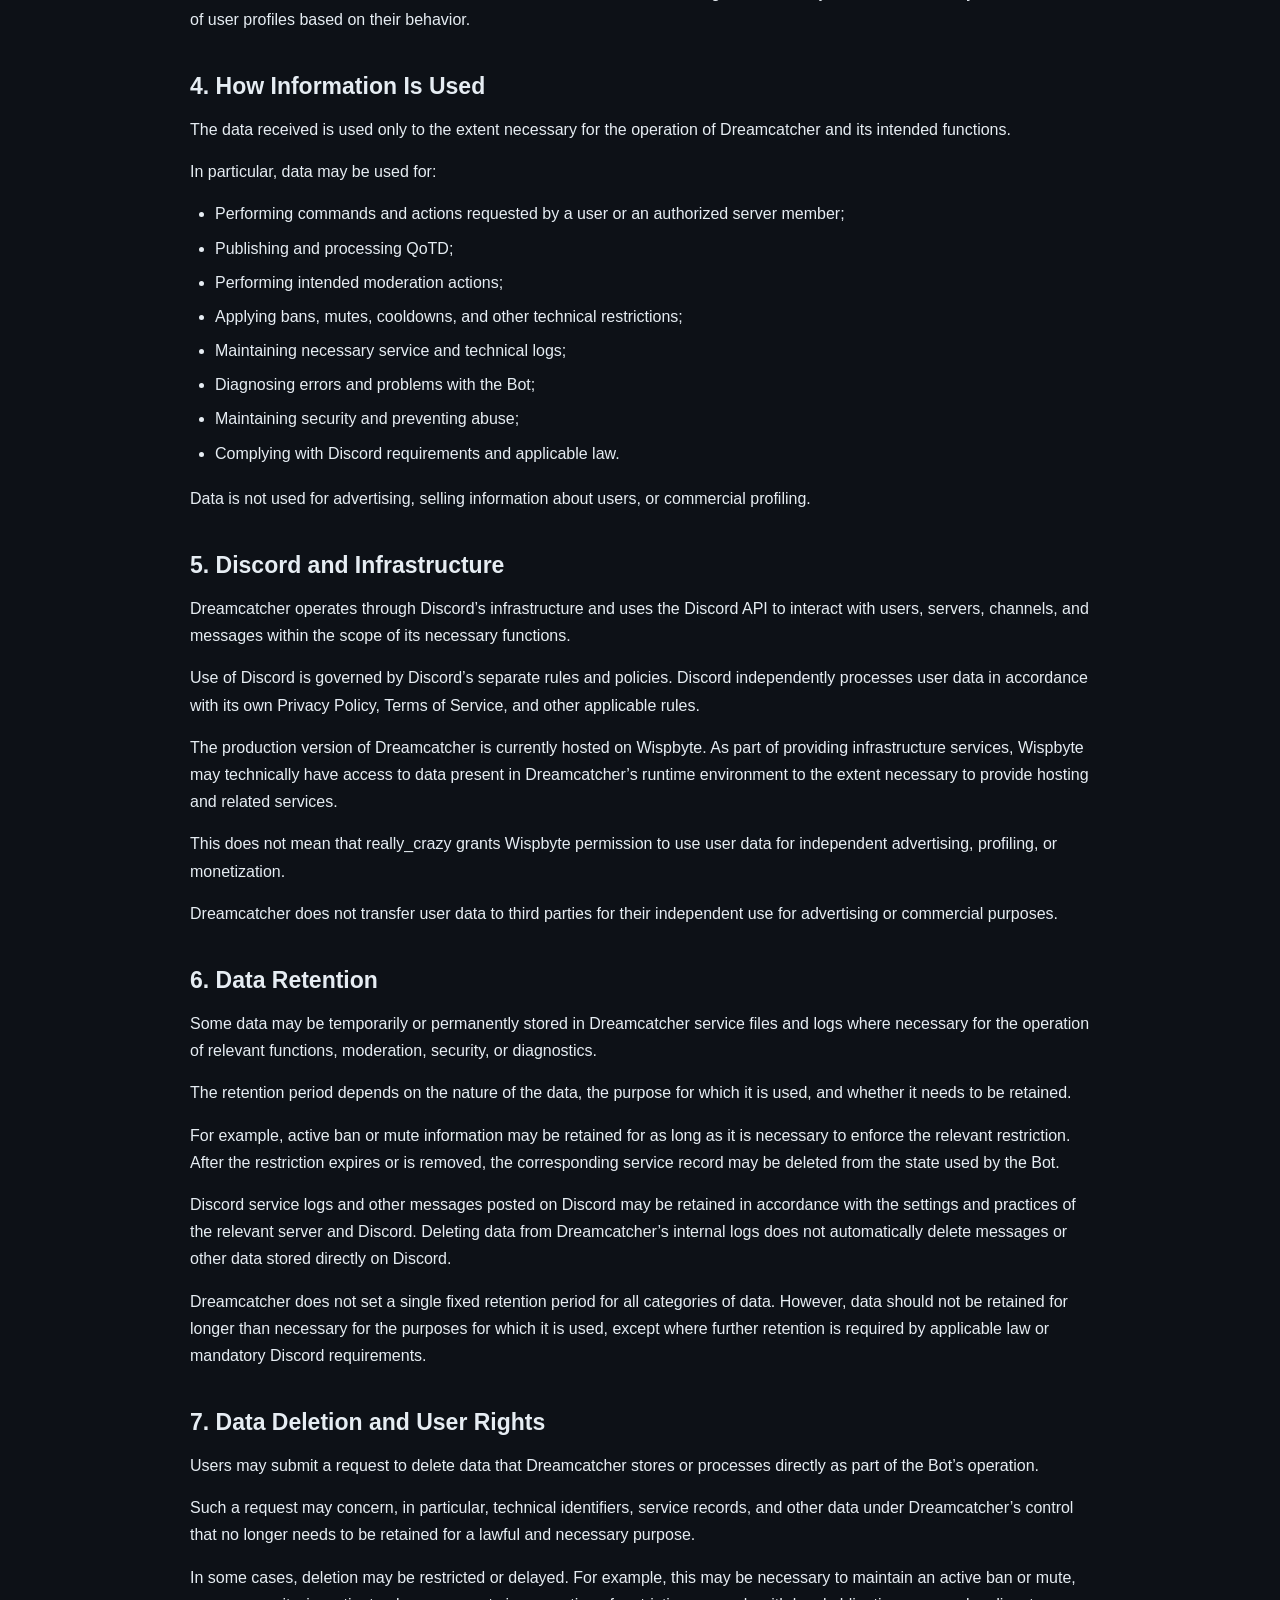
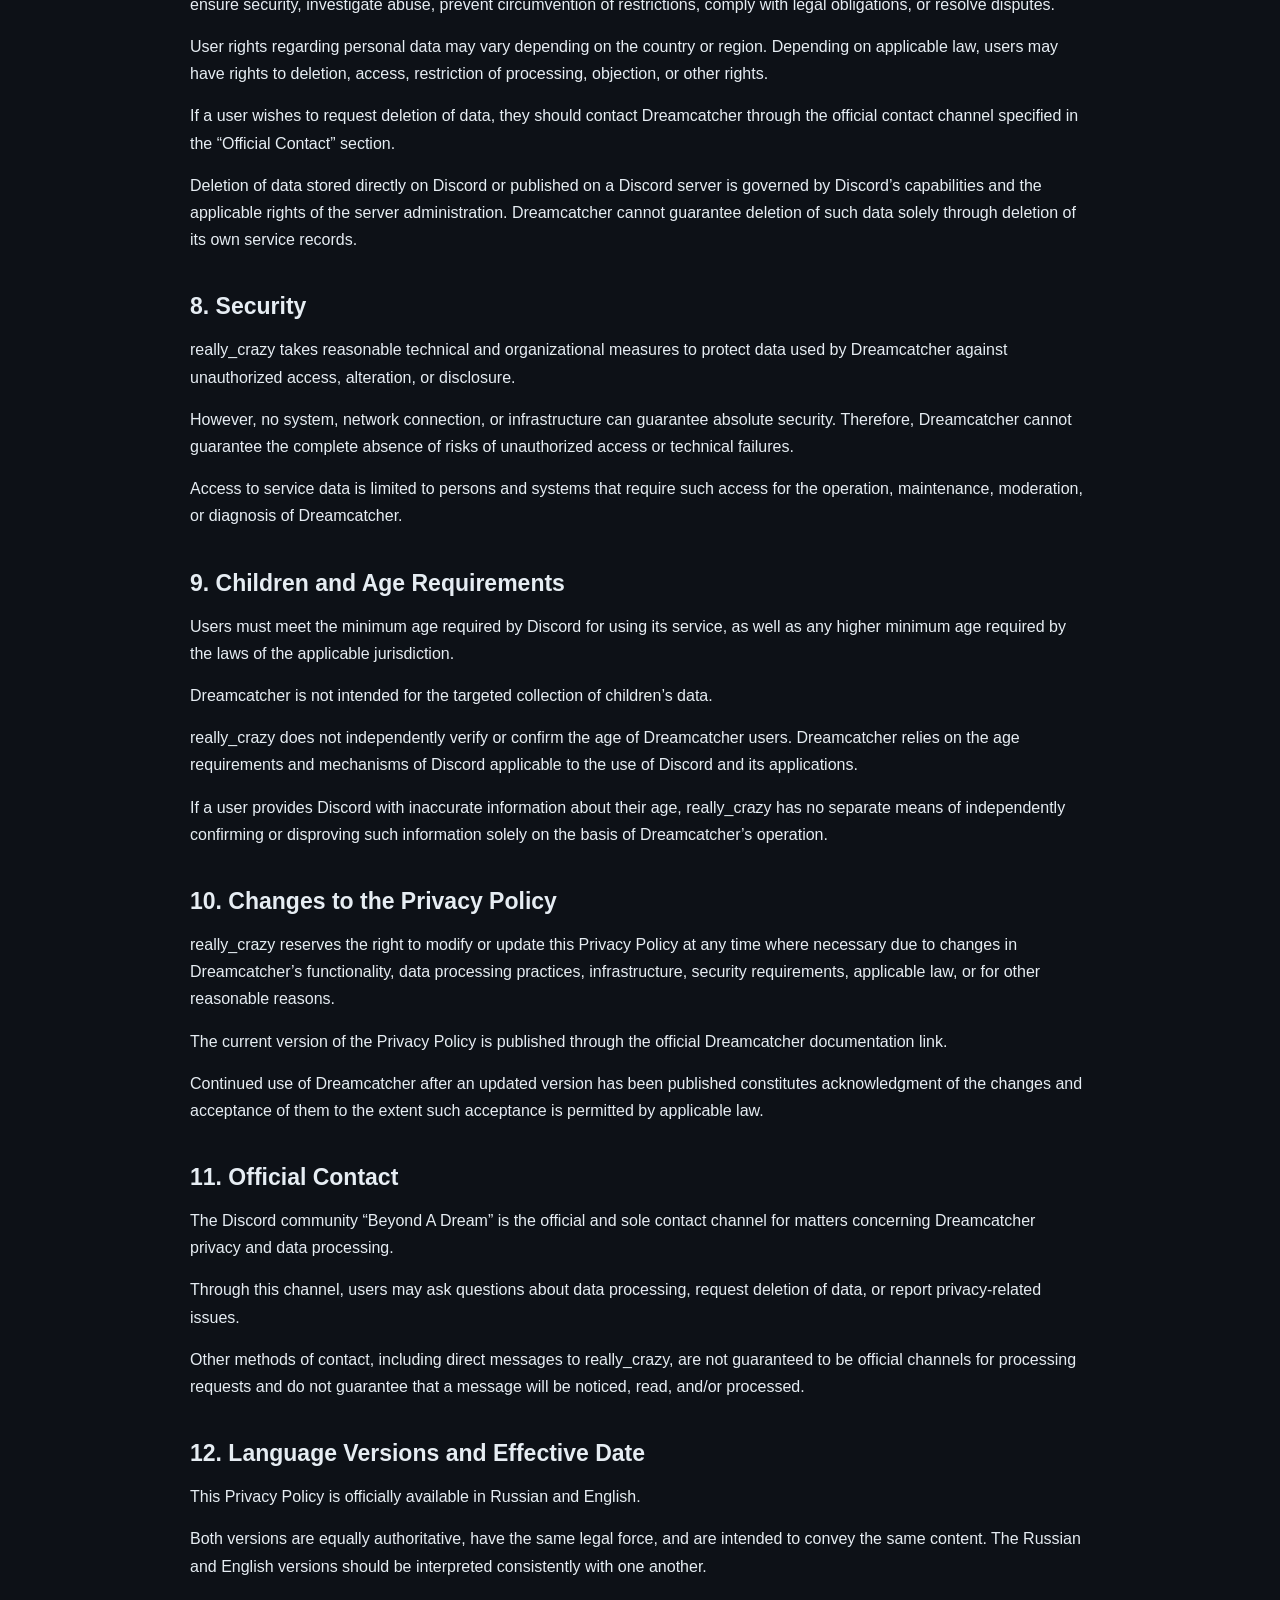
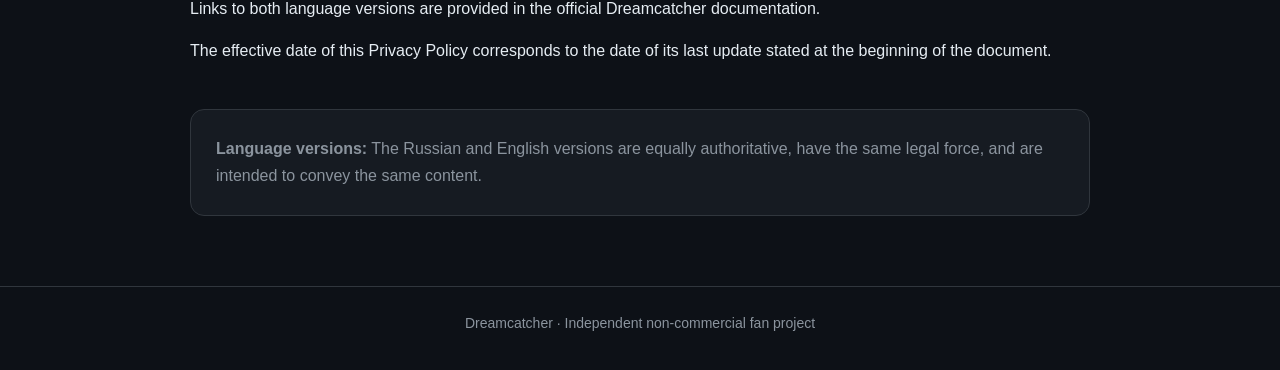
==== commit 27382283: "Update privacy.html" ====
--- a/privacy.html
+++ b/privacy.html
@@ -13,8 +13,8 @@
 <h1>Privacy Policy</h1>
 <p class="subtitle">Information about data collection, processing, retention, security and user rights.</p>
 <div class="language-switch">
-<button id="enButton" class="active" onclick="setLanguage('en')">🇬🇧 English</button>
-<button id="ruButton" onclick="setLanguage('ru')">🇷🇺 Русский</button>
+<button id="enButton" class="active" onclick="setLanguage('en')">English</button>
+<button id="ruButton" onclick="setLanguage('ru')">Русский</button>
 </div>
 </div>
 </header>
